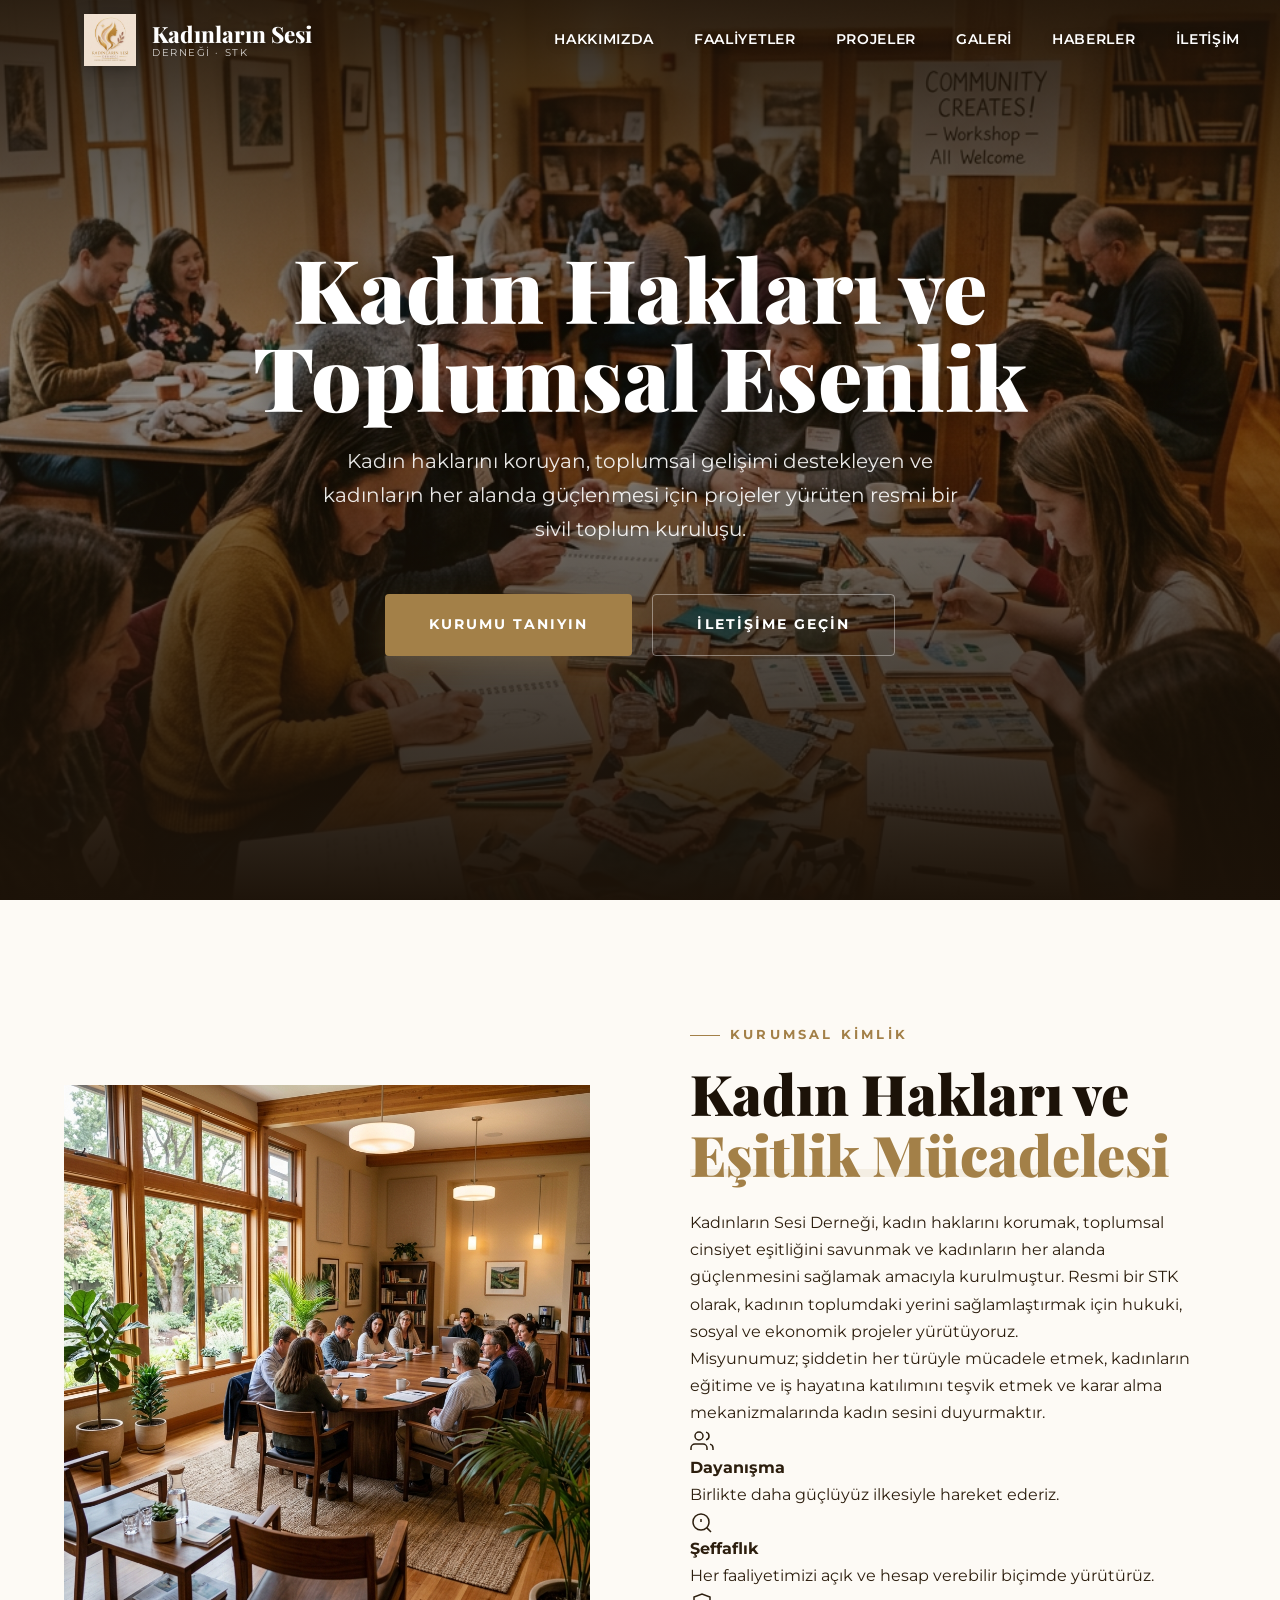
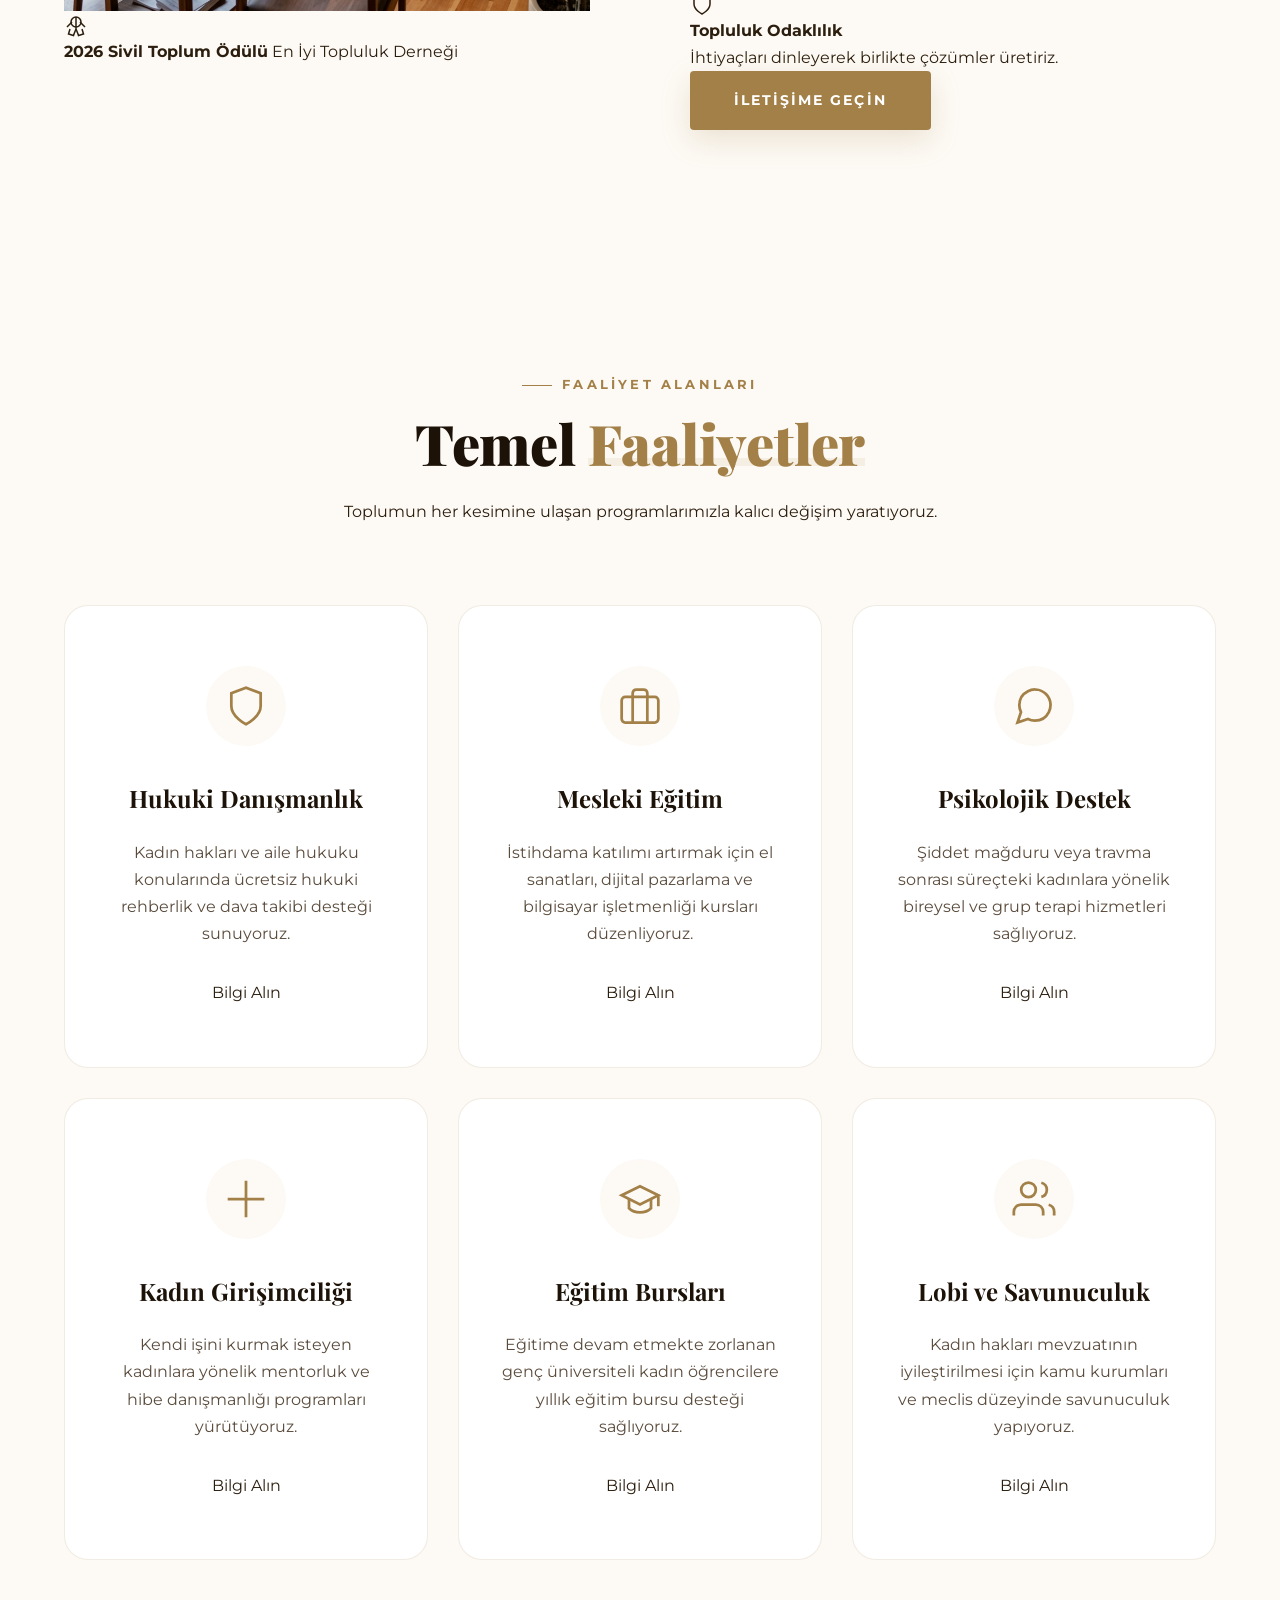
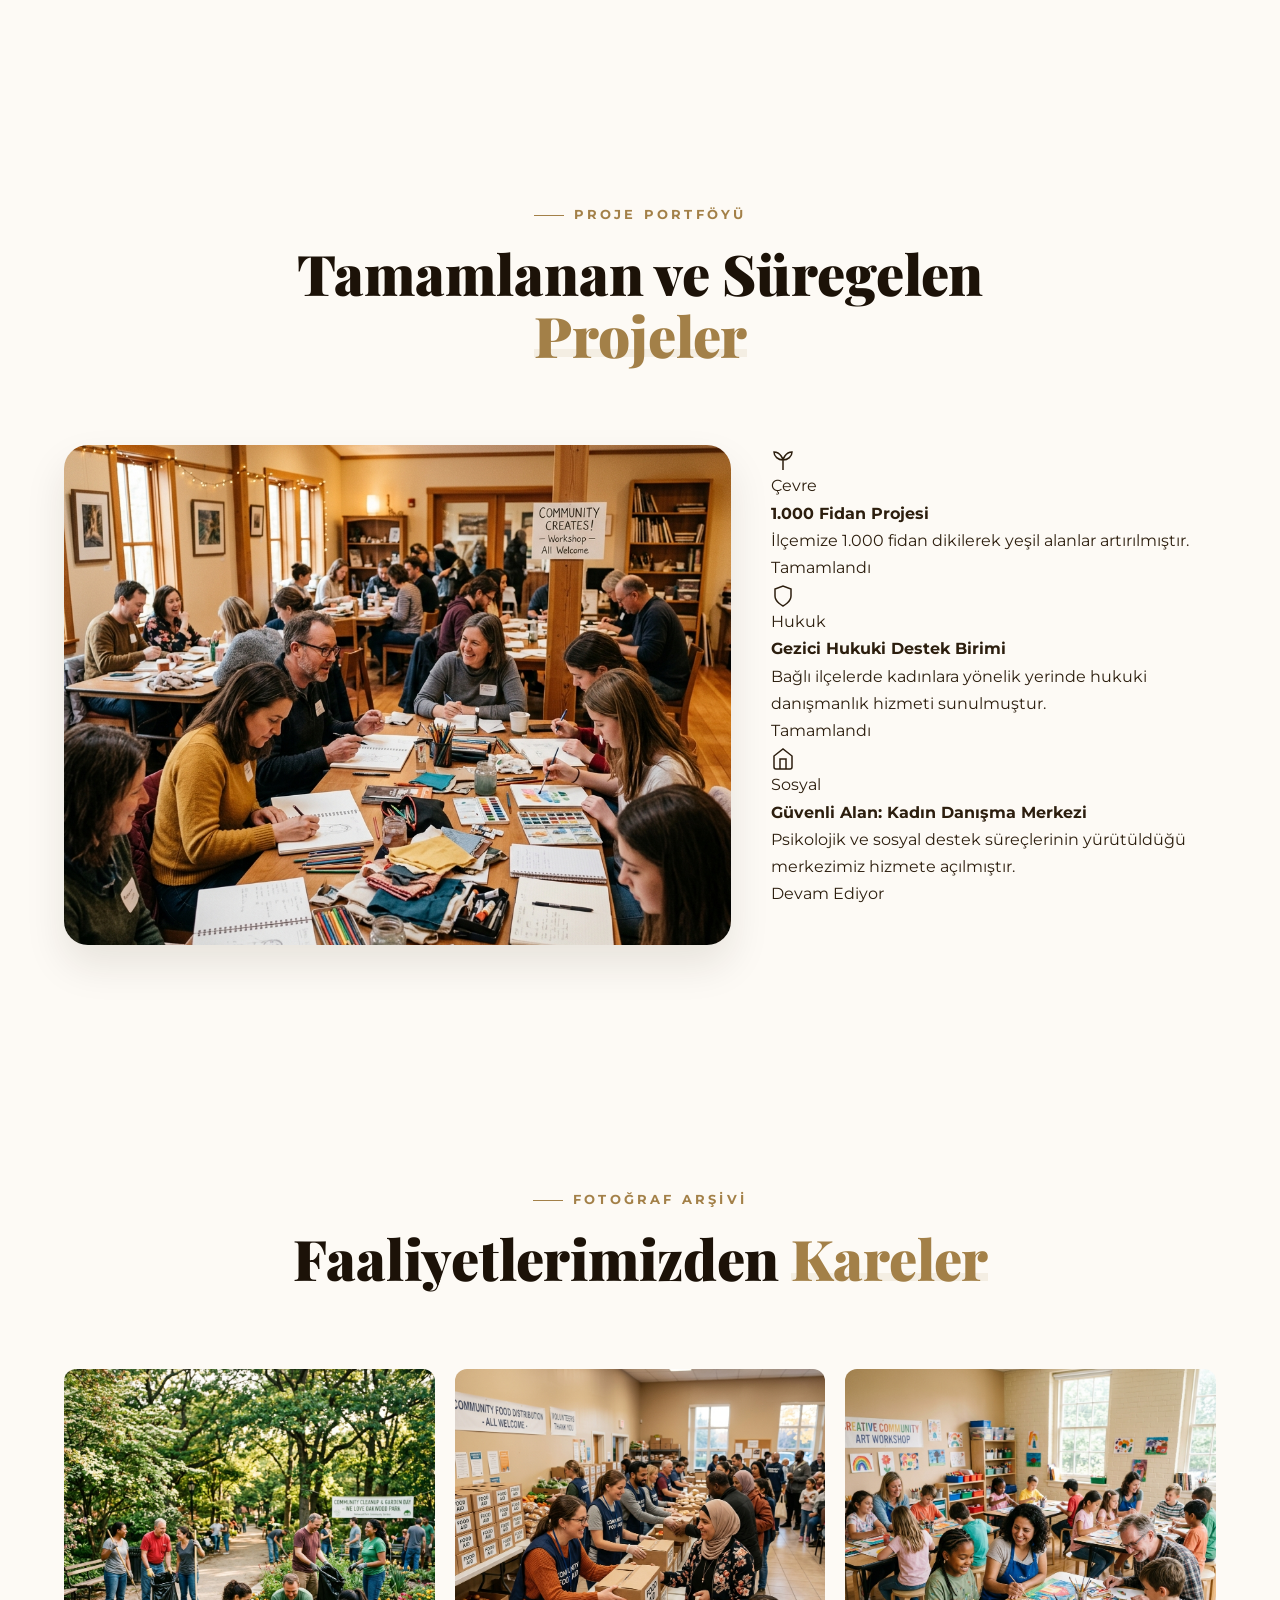
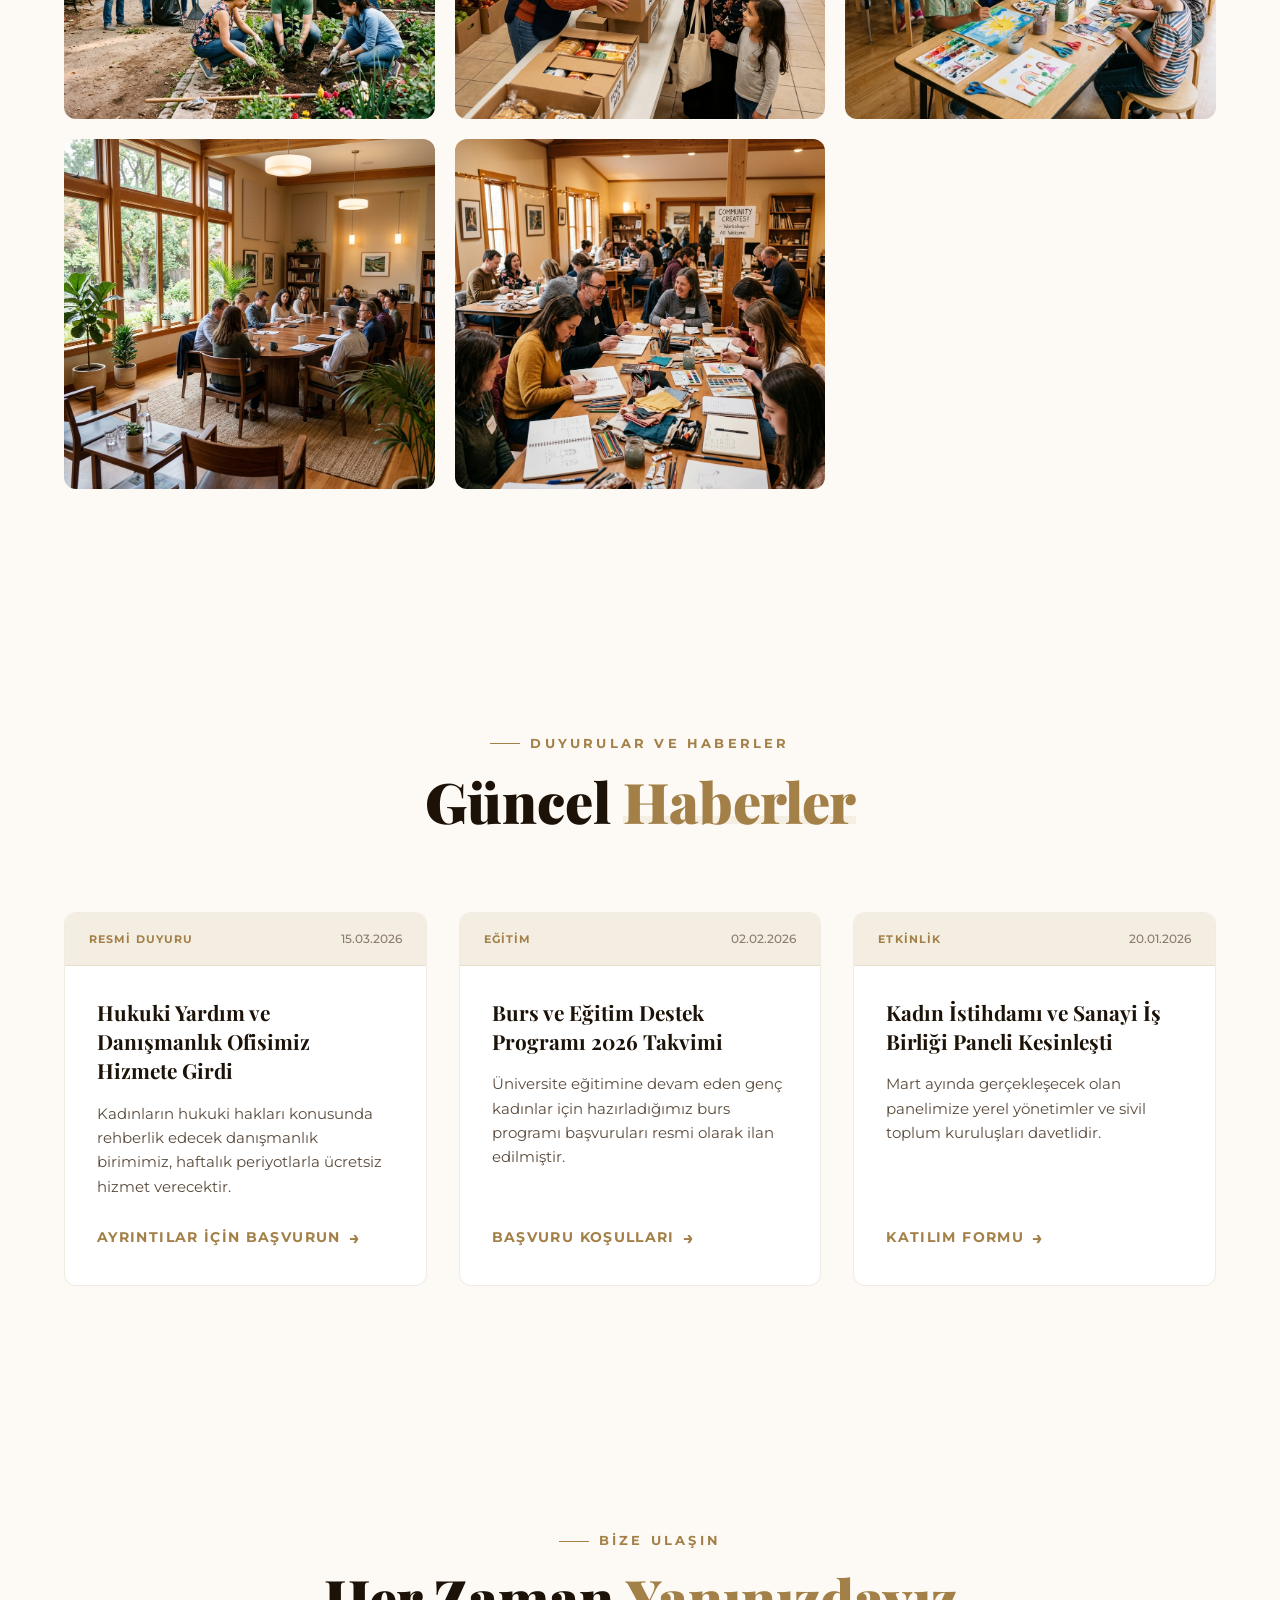
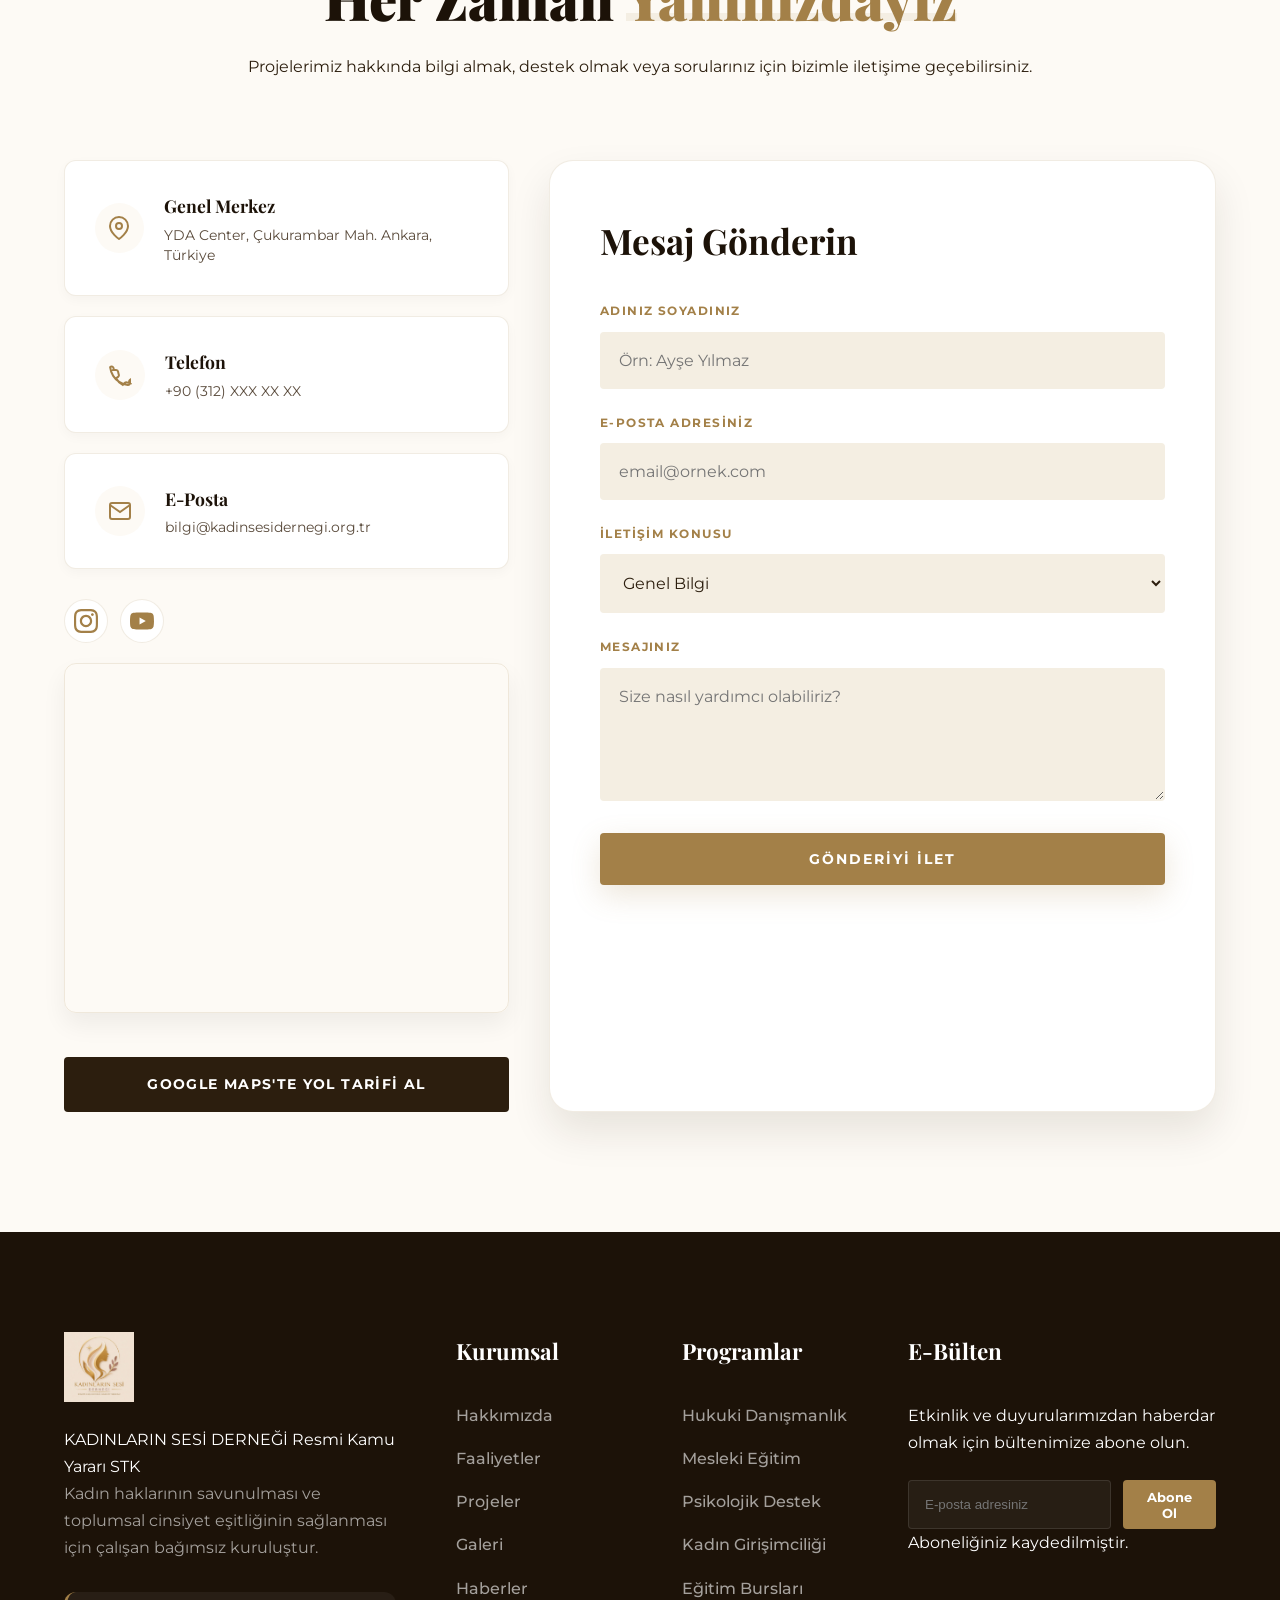
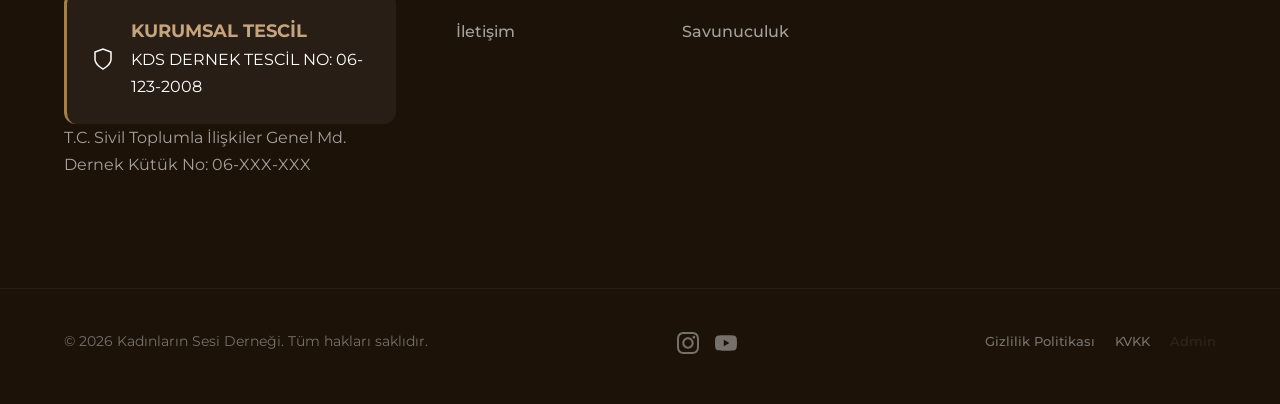
==== index.html @ 7517d621 "Add files via upload" ====
<!DOCTYPE html>
<html lang="tr">

<head>
  <meta charset="UTF-8" />
  <meta name="viewport" content="width=device-width, initial-scale=1.0" />
  <meta name="description"
    content="Kadınların Sesi Derneği - Kadın haklarını savunan, kadınları güçlendiren ve toplumsal dayanışmayı artıran resmi sivil toplum kuruluşu." />
  <meta name="keywords"
    content="kadın hakları, kadın derneği, sivil toplum, Kadınların Sesi, dayanışma, ankara dernek" />
  <meta property="og:title" content="Kadınların Sesi Derneği | Güçlü Kadın, Güçlü Toplum" />
  <meta property="og:description"
    content="Kadın ve aile haklarını koruyan, toplumsal gelişimi destekleyen sivil toplum kuruluşu." />
  <title>Kadınların Sesi Derneği | Güçlü Kadın, Güçlü Toplum</title>
  <link rel="preconnect" href="https://fonts.googleapis.com" />
  <link rel="preconnect" href="https://fonts.gstatic.com" crossorigin />
  <link
    href="https://fonts.googleapis.com/css2?family=Montserrat:wght@300;400;500;600;700&family=Playfair+Display:wght@700;800;900&display=swap"
    rel="stylesheet" />
  <link rel="stylesheet" href="style.css" />
</head>

<body>



  <!-- ===== NAVBAR ===== -->
  <header id="navbar" class="navbar">
    <div class="nav-container">
      <a href="#hero" class="nav-logo" id="nav-logo-link">
        <img src="assets/logo.jpeg" alt="Kadınların Sesi Derneği Logo" class="logo-img" />
        <div class="logo-text-wrap">
          <span class="logo-name">Kadınların Sesi</span>
          <span class="logo-sub">Derneği · STK</span>
        </div>
      </a>
      <nav class="nav-links" id="nav-links">
        <a href="#hakkimizda" class="nav-link" id="nav-about">Hakkımızda</a>
        <a href="#faaliyetler" class="nav-link" id="nav-activities">Faaliyetler</a>
        <a href="#projeler" class="nav-link" id="nav-projects">Projeler</a>
        <a href="#galeri" class="nav-link" id="nav-gallery">Galeri</a>
        <a href="#haberler" class="nav-link" id="nav-news">Haberler</a>
        <a href="#iletisim" class="nav-link" id="nav-contact">İletişim</a>
      </nav>
      <button class="hamburger" id="hamburger-btn" aria-label="Menüyü Aç">
        <span></span><span></span><span></span>
      </button>
    </div>
  </header>

  <!-- ===== HERO ===== -->
  <section id="hero" class="hero-section">
    <div class="hero-overlay"></div>
    <img src="assets/event.png" alt="Topluluk Etkinliği" class="hero-bg" />
    <div class="hero-content">

      <h1 class="hero-title" data-aos="fade-up">Kadın Hakları ve<br /><span class="hero-accent">Toplumsal Esenlik</span></h1>
      <p class="hero-subtitle" data-aos="fade-up" data-delay="100">Kadın haklarını koruyan, toplumsal gelişimi destekleyen ve kadınların her alanda
        güçlenmesi için projeler yürüten resmi bir sivil toplum kuruluşu.</p>
      <div class="hero-actions" data-aos="fade-up" data-delay="200">
        <a href="#hakkimizda" class="btn btn-primary" id="hero-learn-btn">Kurumu Tanıyın</a>
        <a href="#iletisim" class="btn btn-ghost" id="hero-contact-btn">İletişime Geçin</a>
      </div>
    </div>
  </section>

  <!-- ===== HAKKIMIZDA ===== -->
  <section id="hakkimizda" class="about-section section">
    <div class="container">
      <div class="about-grid">
        <div class="about-image-col" data-aos="fade-right">
          <img src="assets/about.png" alt="Dernek toplantı salonu" class="about-img" />
          <div class="about-award">
            <div class="award-icon">
              <svg viewBox="0 0 24 24" fill="none" stroke="currentColor" stroke-width="1.5">
                <path d="M12 15l-2 5-.5 1.5-5-1.5 1.5-5M12 15l2 5 .5 1.5 5-1.5-1.5-5M12 15V3M8 8l-5 5M16 8l5 5" />
                <circle cx="12" cy="8" r="5" />
              </svg>
            </div>
            <div>
              <strong>2026 Sivil Toplum Ödülü</strong>
              <span>En İyi Topluluk Derneği</span>
            </div>
          </div>
        </div>
        <div class="about-content" data-aos="fade-left">
          <span class="eyebrow">Kurumsal Kimlik</span>
          <h2 class="section-title serif">Kadın Hakları ve<br /><span>Eşitlik Mücadelesi</span></h2>
          <p class="about-text">Kadınların Sesi Derneği, kadın haklarını korumak, toplumsal cinsiyet eşitliğini savunmak
            ve kadınların her alanda güçlenmesini sağlamak amacıyla kurulmuştur. Resmi bir STK olarak, kadının
            toplumdaki yerini sağlamlaştırmak için hukuki, sosyal ve ekonomik projeler yürütüyoruz.</p>
          <p class="about-text">Misyunumuz; şiddetin her türüyle mücadele etmek, kadınların eğitime ve iş hayatına
            katılımını teşvik etmek ve karar alma mekanizmalarında kadın sesini duyurmaktır.</p>
          <div class="about-principles">
            <div class="principle-item">
              <div class="principle-icon">
                <svg viewBox="0 0 24 24" fill="none" stroke="currentColor" stroke-width="1.5">
                  <path d="M17 21v-2a4 4 0 00-4-4H5a4 4 0 00-4 4v2" />
                  <circle cx="9" cy="7" r="4" />
                  <path d="M23 21v-2a4 4 0 00-3-3.87M16 3.13a4 4 0 010 7.75" />
                </svg>
              </div>
              <div>
                <strong>Dayanışma</strong>
                <p>Birlikte daha güçlüyüz ilkesiyle hareket ederiz.</p>
              </div>
            </div>
            <div class="principle-item">
              <div class="principle-icon">
                <svg viewBox="0 0 24 24" fill="none" stroke="currentColor" stroke-width="1.5">
                  <circle cx="11" cy="11" r="8" />
                  <path d="M21 21l-4.35-4.35M11 8v3M11 14h.01" />
                </svg>
              </div>
              <div>
                <strong>Şeffaflık</strong>
                <p>Her faaliyetimizi açık ve hesap verebilir biçimde yürütürüz.</p>
              </div>
            </div>
            <div class="principle-item">
              <div class="principle-icon">
                <svg viewBox="0 0 24 24" fill="none" stroke="currentColor" stroke-width="1.5">
                  <path d="M12 22s8-4 8-10V5l-8-3-8 3v7c0 6 8 10 8 10z" />
                </svg>
              </div>
              <div>
                <strong>Topluluk Odaklılık</strong>
                <p>İhtiyaçları dinleyerek birlikte çözümler üretiriz.</p>
              </div>
            </div>
          </div>
          <a href="#iletisim" class="btn btn-primary" id="about-contact-btn">İletişime Geçin</a>
        </div>
      </div>
    </div>
  </section>

  <!-- ===== FALİYETLER ===== -->
  <section id="faaliyetler" class="activities-section section">
    <div class="container">
      <div class="section-header" data-aos="fade-up">
        <span class="eyebrow">Faaliyet Alanları</span>
        <h2 class="section-title serif">Temel <span>Faaliyetler</span></h2>
        <p class="section-subtitle">Toplumun her kesimine ulaşan programlarımızla kalıcı değişim yaratıyoruz.</p>
      </div>
      <div class="activities-grid">
        <div class="activity-card" data-aos="fade-up" id="activity-legal">
          <div class="activity-icon">
            <svg viewBox="0 0 24 24" fill="none" stroke="currentColor" stroke-width="1.5">
              <path d="M12 22s8-4 8-10V5l-8-3-8 3v7c0 6 8 10 8 10z" />
            </svg>
          </div>
          <h3 class="serif">Hukuki Danışmanlık</h3>
          <p>Kadın hakları ve aile hukuku konularında ücretsiz hukuki rehberlik ve dava takibi desteği sunuyoruz.</p>
          <a href="#iletisim" class="card-link" id="link-legal">Bilgi Alın</a>
        </div>
        <div class="activity-card" data-aos="fade-up" data-delay="100" id="activity-vocational">
          <div class="activity-icon">
            <svg viewBox="0 0 24 24" fill="none" stroke="currentColor" stroke-width="1.5">
              <rect x="2" y="7" width="20" height="14" rx="2" ry="2" />
              <path d="M16 21V5a2 2 0 00-2-2h-4a2 2 0 00-2 2v16" />
            </svg>
          </div>
          <h3 class="serif">Mesleki Eğitim</h3>
          <p>İstihdama katılımı artırmak için el sanatları, dijital pazarlama ve bilgisayar işletmenliği kursları
            düzenliyoruz.</p>
          <a href="#iletisim" class="card-link" id="link-vocational">Bilgi Alın</a>
        </div>
        <div class="activity-card" data-aos="fade-up" data-delay="200" id="activity-psychology">
          <div class="activity-icon">
            <svg viewBox="0 0 24 24" fill="none" stroke="currentColor" stroke-width="1.5">
              <path
                d="M21 11.5a8.38 8.38 0 01-.9 3.8 8.5 8.5 0 01-7.6 4.7 8.38 8.38 0 01-3.8-.9L3 21l1.9-5.7a8.38 8.38 0 01-.9-3.8 8.5 8.5 0 014.7-7.6 8.38 8.38 0 013.8-.9h.5a8.48 8.48 0 018 8v.5z" />
            </svg>
          </div>
          <h3 class="serif">Psikolojik Destek</h3>
          <p>Şiddet mağduru veya travma sonrası süreçteki kadınlara yönelik bireysel ve grup terapi hizmetleri
            sağlıyoruz.</p>
          <a href="#iletisim" class="card-link" id="link-psychology">Bilgi Alın</a>
        </div>
        <div class="activity-card" data-aos="fade-up" id="activity-entrepreneur">
          <div class="activity-icon">
            <svg viewBox="0 0 24 24" fill="none" stroke="currentColor" stroke-width="1.5">
              <path d="M12 2v20M2 12h20" />
            </svg>
          </div>
          <h3 class="serif">Kadın Girişimciliği</h3>
          <p>Kendi işini kurmak isteyen kadınlara yönelik mentorluk ve hibe danışmanlığı programları yürütüyoruz.</p>
          <a href="#iletisim" class="card-link" id="link-entrepreneur">Bilgi Alın</a>
        </div>
        <div class="activity-card" data-aos="fade-up" data-delay="100" id="activity-scholarship">
          <div class="activity-icon">
            <svg viewBox="0 0 24 24" fill="none" stroke="currentColor" stroke-width="1.5">
              <path d="M22 10v6M2 10l10-5 10 5-10 5-10-5z" />
              <path d="M6 12v5c3 3 9 3 12 0v-5" />
            </svg>
          </div>
          <h3>Eğitim Bursları</h3>
          <p>Eğitime devam etmekte zorlanan genç üniversiteli kadın öğrencilere yıllık eğitim bursu desteği sağlıyoruz.
          </p>
          <a href="#iletisim" class="card-link" id="link-scholarship-act">Bilgi Alın</a>
        </div>
        <div class="activity-card" data-aos="fade-up" data-delay="200" id="activity-advocacy">
          <div class="activity-icon">
            <svg viewBox="0 0 24 24" fill="none" stroke="currentColor" stroke-width="1.5">
              <path d="M17 21v-2a4 4 0 00-4-4H5a4 4 0 00-4 4v2" />
              <circle cx="9" cy="7" r="4" />
              <path d="M23 21v-2a4 4 0 00-3-3.87M16 3.13a4 4 0 010 7.75" />
            </svg>
          </div>
          <h3>Lobi ve Savunuculuk</h3>
          <p>Kadın hakları mevzuatının iyileştirilmesi için kamu kurumları ve meclis düzeyinde savunuculuk yapıyoruz.
          </p>
          <a href="#iletisim" class="card-link" id="link-advocacy">Bilgi Alın</a>
        </div>
      </div>
    </div>
  </section>

  <!-- ===== PROJELER ===== -->
  <section id="projeler" class="projects-section section">
    <div class="container">
      <div class="section-header" data-aos="fade-up">
        <span class="eyebrow">Proje Portföyü</span>
        <h2 class="section-title serif">Tamamlanan ve Süregelen <span>Projeler</span></h2>
      </div>
      <div class="projects-layout">
        <div class="project-main" data-aos="fade-right" id="project-entrepreneur-main">
          <img src="assets/event.png" alt="Kadın Girişimci Mentorluk Ofisi" class="project-img" />
          <div class="project-body">
            <span class="project-tag">Ekonomi</span>
            <h3>Kadın Girişimci Mentorluk Ofisi</h3>
            <p>100 kadın girişimcinin iş fikirlerini hayata geçirmeleri için finansal okuryazarlık, mentorluk ve hibe
              danışmanlığı desteği sağladığımız amiral gemisi projemiz.</p>
            <div class="project-details">
              <span>Süre: 2025 – 2026</span>
              <span>Katılımcı: 100+ Kadın</span>
              <span class="status-done">Tamamlandı</span>
            </div>
          </div>
        </div>
        <div class="projects-list">
          <div class="project-row" data-aos="fade-left" id="project-garden">
            <div class="project-row-icon">
              <svg viewBox="0 0 24 24" fill="none" stroke="currentColor" stroke-width="1.5">
                <path d="M12 22V12m0 0C7 12 3 8.418 3 4c7 0 9 8 9 8zm0 0c5 0 9-3.582 9-8-7 0-9 8-9 8z" />
              </svg>
            </div>
            <div class="project-row-body">
              <span class="project-tag">Çevre</span>
              <h4>1.000 Fidan Projesi</h4>
              <p>İlçemize 1.000 fidan dikilerek yeşil alanlar artırılmıştır.</p>
              <span class="status-done">Tamamlandı</span>
            </div>
          </div>
          <div class="project-row" data-aos="fade-left" data-delay="100" id="project-law">
            <div class="project-row-icon">
              <svg viewBox="0 0 24 24" fill="none" stroke="currentColor" stroke-width="1.5">
                <path d="M12 22s8-4 8-10V5l-8-3-8 3v7c0 6 8 10 8 10z" />
              </svg>
            </div>
            <div class="project-row-body">
              <span class="project-tag">Hukuk</span>
              <h4>Gezici Hukuki Destek Birimi</h4>
              <p>Bağlı ilçelerde kadınlara yönelik yerinde hukuki danışmanlık hizmeti sunulmuştur.</p>
              <span class="status-done">Tamamlandı</span>
            </div>
          </div>
          <div class="project-row" data-aos="fade-left" data-delay="200" id="project-safe-space">
            <div class="project-row-icon">
              <svg viewBox="0 0 24 24" fill="none" stroke="currentColor" stroke-width="1.5">
                <path d="M3 9l9-7 9 7v11a2 2 0 01-2 2H5a2 2 0 01-2-2z" />
                <polyline points="9 22 9 12 15 12 15 22" />
              </svg>
            </div>
            <div class="project-row-body">
              <span class="project-tag">Sosyal</span>
              <h4>Güvenli Alan: Kadın Danışma Merkezi</h4>
              <p>Psikolojik ve sosyal destek süreçlerinin yürütüldüğü merkezimiz hizmete açılmıştır.</p>
              <span class="status-ongoing">Devam Ediyor</span>
            </div>
          </div>
        </div>
      </div>
    </div>
  </section>

  <!-- ===== GALERİ ===== -->
  <section id="galeri" class="gallery-section section">
    <div class="container">
      <div class="section-header" data-aos="fade-up">
        <span class="eyebrow">Fotoğraf Arşivi</span>
        <h2 class="section-title serif">Faaliyetlerimizden <span>Kareler</span></h2>
      </div>
      <div class="gallery-grid-formal" data-aos="fade-up">
        <div class="gallery-item" id="gallery-item-1">
          <img src="assets/gallery1.png" alt="Hukuki destek semineri" />
          <div class="gallery-caption">Hukuki Destek Semineri</div>
        </div>
        <div class="gallery-item" id="gallery-item-2">
          <img src="assets/gallery2.png" alt="Mesleki eğitim atölyesi" />
          <div class="gallery-caption">Mesleki Eğitim Atölyesi</div>
        </div>
        <div class="gallery-item" id="gallery-item-3">
          <img src="assets/gallery3.png" alt="Kadın girişimcilik zirvesi" />
          <div class="gallery-caption">Kadın Girişimcilik Zirvesi</div>
        </div>
        <div class="gallery-item" id="gallery-item-4">
          <img src="assets/about.png" alt="Sivil toplum buluşması" />
          <div class="gallery-caption">Sivil Toplum Buluşması</div>
        </div>
        <div class="gallery-item" id="gallery-item-5">
          <img src="assets/event.png" alt="Psikolojik destek grubu" />
          <div class="gallery-caption">Psikolojik Destek Grubu</div>
        </div>
      </div>
    </div>
  </section>

  <!-- ===== LIGHTBOX ===== -->
  <div class="lightbox" id="lightbox" role="dialog" aria-label="Büyük Fotoğraf">
    <button class="lightbox-close" id="lightbox-close-btn" aria-label="Kapat">✕</button>
    <button class="lightbox-prev" id="lightbox-prev-btn" aria-label="Önceki">‹</button>
    <button class="lightbox-next" id="lightbox-next-btn" aria-label="Sonraki">›</button>
    <img src="" alt="" class="lightbox-img" id="lightbox-img" />
    <span class="lightbox-caption" id="lightbox-caption"></span>
  </div>



  <!-- ===== HABERLER ===== -->
  <section id="haberler" class="news-section section">
    <div class="container">
      <div class="section-header" data-aos="fade-up">
        <span class="eyebrow">Duyurular ve Haberler</span>
        <h2 class="section-title serif">Güncel <span>Haberler</span></h2>
      </div>
      <div class="news-grid">
        <article class="news-card-formal" data-aos="fade-up" id="news-1">
          <div class="news-header">
            <span class="news-official">Resmi Duyuru</span>
            <span class="news-date">15.03.2026</span>
          </div>
          <div class="news-body">
            <h4 class="serif">Hukuki Yardım ve Danışmanlık Ofisimiz Hizmete Girdi</h4>
            <p>Kadınların hukuki hakları konusunda rehberlik edecek danışmanlık birimimiz, haftalık periyotlarla ücretsiz hizmet verecektir.</p>
            <a href="#iletisim" class="news-link-btn">Ayrıntılar için Başvurun</a>
          </div>
        </article>
        <article class="news-card-formal" data-aos="fade-up" data-delay="100" id="news-2">
          <div class="news-header">
            <span class="news-official">Eğitim</span>
            <span class="news-date">02.02.2026</span>
          </div>
          <div class="news-body">
            <h4 class="serif">Burs ve Eğitim Destek Programı 2026 Takvimi</h4>
            <p>Üniversite eğitimine devam eden genç kadınlar için hazırladığımız burs programı başvuruları resmi olarak ilan edilmiştir.</p>
            <a href="#iletisim" class="news-link-btn">Başvuru Koşulları</a>
          </div>
        </article>
        <article class="news-card-formal" data-aos="fade-up" data-delay="200" id="news-3">
          <div class="news-header">
            <span class="news-official">Etkinlik</span>
            <span class="news-date">20.01.2026</span>
          </div>
          <div class="news-body">
            <h4 class="serif">Kadın İstihdamı ve Sanayi İş Birliği Paneli Kesinleşti</h4>
            <p>Mart ayında gerçekleşecek olan panelimize yerel yönetimler ve sivil toplum kuruluşları davetlidir.</p>
            <a href="#iletisim" class="news-link-btn">Katılım Formu</a>
          </div>
        </article>
      </div>
    </div>
  </section>

  <!-- ===== İLETİŞİM ===== -->
  <section id="iletisim" class="contact-section section">
    <div class="container">
      <div class="section-header" data-aos="fade-up">
        <span class="eyebrow">Bize Ulaşın</span>
        <h2 class="section-title serif">Her Zaman <span>Yanınızdayız</span></h2>
        <p>Projelerimiz hakkında bilgi almak, destek olmak veya sorularınız için bizimle iletişime geçebilirsiniz.</p>
      </div>

      <div class="contact-grid">
        <div class="contact-info-col" data-aos="fade-right">
          <div class="contact-card">
            <div class="contact-card-icon">
              <svg viewBox="0 0 24 24" fill="none" stroke="currentColor" stroke-width="2">
                <path d="M21 10c0 7-9 13-9 13s-9-6-9-13a9 9 0 0118 0z" />
                <circle cx="12" cy="10" r="3" />
              </svg>
            </div>
            <div class="contact-card-info">
              <h5>Genel Merkez</h5>
              <p>YDA Center, Çukurambar Mah. Ankara, Türkiye</p>
            </div>
          </div>

          <div class="contact-card">
            <div class="contact-card-icon">
              <svg viewBox="0 0 24 24" fill="none" stroke="currentColor" stroke-width="2">
                <path d="M22 16.92v3a2 2 0 01-2.18 2 19.79 19.79 0 01-8.63-3.07 19.5 19.5 0 01-6-6 19.79 19.79 0 01-3.07-8.67A2 2 0 015.08 7h3a2 2 0 012 1.72 12.84 12.84 0 00.7 2.81 2 2 0 01-.45 2.11L8.09 15.24a16 16 0 006.67 6.67l2.12-2.12a2 2 0 012.11-.45 12.84 12.84 0 002.81.7A2 2 0 0122 16.92z" />
              </svg>
            </div>
            <div class="contact-card-info">
              <h5>Telefon</h5>
              <p>+90 (312) XXX XX XX</p>
            </div>
          </div>

          <div class="contact-card">
            <div class="contact-card-icon">
              <svg viewBox="0 0 24 24" fill="none" stroke="currentColor" stroke-width="2">
                <path d="M4 4h16c1.1 0 2 .9 2 2v12c0 1.1-.9 2-2 2H4c-1.1 0-2-.9-2-2V6c0-1.1.9-2 2-2z" />
                <polyline points="22,6 12,13 2,6" />
              </svg>
            </div>
            <div class="contact-card-info">
              <h5>E-Posta</h5>
              <p>bilgi@kadinsesidernegi.org.tr</p>
            </div>
          </div>

          <!-- Social Links Row -->
          <div class="contact-social-row">
            <a href="https://instagram.com/kadinsesidernegi" target="_blank" class="contact-social-item" aria-label="Instagram">
              <svg viewBox="0 0 24 24" fill="currentColor"><path d="M12 2.163c3.204 0 3.584.012 4.85.07 3.252.148 4.771 1.691 4.919 4.919.058 1.265.069 1.645.069 4.849 0 3.205-.012 3.584-.069 4.849-.149 3.225-1.664 4.771-4.919 4.919-1.266.058-1.644.07-4.85.07-3.204 0-3.584-.012-4.849-.07-3.26-.149-4.771-1.699-4.919-4.92-.058-1.265-.07-1.644-.07-4.849 0-3.204.013-3.583.07-4.849.149-3.227 1.664-4.771 4.919-4.919 1.266-.057 1.645-.069 4.849-.069zm0-2.163c-3.259 0-3.667.014-4.947.072-4.358.2-6.78 2.618-6.98 6.98-.059 1.281-.073 1.689-.073 4.948 0 3.259 0 3.668.072 4.948.2 4.358 2.618 6.78 6.98 6.98 1.281.058 1.689.072 4.948.072 3.259 0 3.668-.014 4.948-.072 4.354-.2 6.782-2.618 6.979-6.98.059-1.28.073-1.689.073-4.948 0-3.259-.014-3.667-.072-4.947-.196-4.354-2.617-6.78-6.979-6.98-1.281-.059-1.69-.073-4.949-.073zm0 5.838c-3.403 0-6.162 2.759-6.162 6.162s2.759 6.163 6.162 6.163 6.162-2.759 6.162-6.163c0-3.403-2.759-6.162-6.162-6.162zm0 10.162c-2.209 0-4-1.79-4-4 0-2.209 1.791-4 4-4s4 1.791 4 4c0 2.21-1.791 4-4 4zm6.406-11.845c-.796 0-1.441.645-1.441 1.44s.645 1.44 1.441 1.44c.795 0 1.439-.645 1.439-1.44s-.644-1.44-1.439-1.44z"/></svg>
            </a>
            <a href="https://youtube.com/@kadinsesidernegi" target="_blank" class="contact-social-item" aria-label="YouTube">
              <svg viewBox="0 0 24 24" fill="currentColor"><path d="M23.498 6.186a3.016 3.016 0 0 0-2.122-2.136C19.505 3.545 12 3.545 12 3.545s-7.505 0-9.377.505A3.017 3.017 0 0 0 .502 6.186C0 8.07 0 12 0 12s0 3.93.502 5.814a3.016 3.016 0 0 0 2.122 2.136c1.871.505 9.376.505 9.376.505s7.505 0 9.377-.505a3.015 3.015 0 0 0 2.122-2.136C24 15.93 24 12 24 12s0-3.93-.502-5.814zM9.545 15.568V8.432L15.818 12l-6.273 3.568z"/></svg>
            </a>
          </div>

          <div class="map-wrapper">
            <iframe title="Konum Haritası"
              src="https://maps.google.com/maps?q=YDA%20CENTER%20Ankara&t=&z=15&ie=UTF8&iwloc=&output=embed"
              loading="lazy"></iframe>
          </div>
          <a href="https://www.google.com/maps/dir//YDA+CENTER+Ankara" target="_blank" class="map-directions-btn">
            Google Maps'te Yol Tarifi Al
          </a>
        </div>

        <div class="contact-form-col" data-aos="fade-left">
          <h4>Mesaj Gönderin</h4>
          <form id="contact-form">
            <div class="form-group">
              <label>Adınız Soyadınız</label>
              <input type="text" placeholder="Örn: Ayşe Yılmaz" required>
            </div>
            <div class="form-group">
              <label>E-Posta Adresiniz</label>
              <input type="email" placeholder="email@ornek.com" required>
            </div>
            <div class="form-group">
              <label>İletişim Konusu</label>
              <select>
                <option>Genel Bilgi</option>
                <option>Hukuki Destek</option>
                <option>Mesleki Eğitimler</option>
                <option>Burs Başvurusu</option>
              </select>
            </div>
            <div class="form-group">
              <label>Mesajınız</label>
              <textarea rows="5" placeholder="Size nasıl yardımcı olabiliriz?" required></textarea>
            </div>
            <button type="submit" class="btn btn-primary" style="width:100%; justify-content:center;">Gönderiyi İlet</button>
          </form>
        </div>
      </div>
    </div>
  </section>

  <!-- ===== FOOTER ===== -->
  <footer class="footer">
    <div class="footer-top">
      <div class="container footer-grid">
        <div class="footer-brand">
          <a href="#hero" class="footer-logo-link">
            <img src="assets/logo.jpeg" alt="Kadınların Sesi Derneği" class="footer-logo" />
            <div>
              <span class="footer-name">KADINLARIN SESİ DERNEĞİ</span>
              <span class="footer-tagline">Resmi Kamu Yararı STK</span>
            </div>
          </a>
          <p>Kadın haklarının savunulması ve toplumsal cinsiyet eşitliğinin sağlanması için çalışan bağımsız kuruluştur.
          </p>
          <div class="footer-seal">
            <div class="seal-icon">
              <svg viewBox="0 0 24 24" fill="none" stroke="currentColor" stroke-width="1.5">
                <path d="M12 22s8-4 8-10V5l-8-3-8 3v7c0 6 8 10 8 10z" />
              </svg>
            </div>
            <div class="seal-text">
              <strong>KURUMSAL TESCİL</strong>
              KDS DERNEK TESCİL NO: 06-123-2008
            </div>
          </div>
          <p class="footer-reg">T.C. Sivil Toplumla İlişkiler Genel Md.<br />Dernek Kütük No: 06-XXX-XXX</p>
        </div>
        <div class="footer-col">
          <h5>Kurumsal</h5>
          <ul>
            <li><a href="#hakkimizda">Hakkımızda</a></li>
            <li><a href="#faaliyetler">Faaliyetler</a></li>
            <li><a href="#projeler">Projeler</a></li>
            <li><a href="#galeri">Galeri</a></li>
            <li><a href="#haberler">Haberler</a></li>
            <li><a href="#iletisim">İletişim</a></li>
          </ul>
        </div>
        <div class="footer-col">
          <h5>Programlar</h5>
          <ul>
            <li><a href="#faaliyetler">Hukuki Danışmanlık</a></li>
            <li><a href="#faaliyetler">Mesleki Eğitim</a></li>
            <li><a href="#faaliyetler">Psikolojik Destek</a></li>
            <li><a href="#faaliyetler">Kadın Girişimciliği</a></li>
            <li><a href="#faaliyetler">Eğitim Bursları</a></li>
            <li><a href="#faaliyetler">Savunuculuk</a></li>
          </ul>
        </div>
        <div class="footer-col">
          <h5>E-Bülten</h5>
          <p>Etkinlik ve duyurularımızdan haberdar olmak için bültenimize abone olun.</p>
          <form class="newsletter-form" id="newsletter-form">
            <input type="email" id="newsletter-email" placeholder="E-posta adresiniz" required />
            <button type="submit" id="newsletter-submit">Abone Ol</button>
          </form>
          <div class="newsletter-success" id="newsletter-success">Aboneliğiniz kaydedilmiştir.</div>
        </div>
      </div>
    </div>
    <div class="footer-bottom">
      <div class="container footer-bottom-row">
        <p>© 2026 Kadınların Sesi Derneği. Tüm hakları saklıdır.</p>
        <div class="footer-social-links">
          <a href="https://instagram.com/kadinsesidernegi" target="_blank" aria-label="Instagram">
            <svg viewBox="0 0 24 24" fill="currentColor"><path d="M12 2.163c3.204 0 3.584.012 4.85.07 3.252.148 4.771 1.691 4.919 4.919.058 1.265.069 1.645.069 4.849 0 3.205-.012 3.584-.069 4.849-.149 3.225-1.664 4.771-4.919 4.919-1.266.058-1.644.07-4.85.07-3.204 0-3.584-.012-4.849-.07-3.26-.149-4.771-1.699-4.919-4.92-.058-1.265-.07-1.644-.07-4.849 0-3.204.013-3.583.07-4.849.149-3.227 1.664-4.771 4.919-4.919 1.266-.057 1.645-.069 4.849-.069zm0-2.163c-3.259 0-3.667.014-4.947.072-4.358.2-6.78 2.618-6.98 6.98-.059 1.281-.073 1.689-.073 4.948 0 3.259 0 3.668.072 4.948.2 4.358 2.618 6.78 6.98 6.98 1.281.058 1.689.072 4.948.072 3.259 0 3.668-.014 4.948-.072 4.354-.2 6.782-2.618 6.979-6.98.059-1.28.073-1.689.073-4.948 0-3.259-.014-3.667-.072-4.947-.196-4.354-2.617-6.78-6.979-6.98-1.281-.059-1.69-.073-4.949-.073zm0 5.838c-3.403 0-6.162 2.759-6.162 6.162s2.759 6.163 6.162 6.163 6.162-2.759 6.162-6.163c0-3.403-2.759-6.162-6.162-6.162zm0 10.162c-2.209 0-4-1.79-4-4 0-2.209 1.791-4 4-4s4 1.791 4 4c0 2.21-1.791 4-4 4zm6.406-11.845c-.796 0-1.441.645-1.441 1.44s.645 1.44 1.441 1.44c.795 0 1.439-.645 1.439-1.44s-.644-1.44-1.439-1.44z"/></svg>
          </a>
          <a href="https://youtube.com/@kadinsesidernegi" target="_blank" aria-label="YouTube">
            <svg viewBox="0 0 24 24" fill="currentColor"><path d="M23.498 6.186a3.016 3.016 0 0 0-2.122-2.136C19.505 3.545 12 3.545 12 3.545s-7.505 0-9.377.505A3.017 3.017 0 0 0 .502 6.186C0 8.07 0 12 0 12s0 3.93.502 5.814a3.016 3.016 0 0 0 2.122 2.136c1.871.505 9.376.505 9.376.505s7.505 0 9.377-.505a3.015 3.015 0 0 0 2.122-2.136C24 15.93 24 12 24 12s0-3.93-.502-5.814zM9.545 15.568V8.432L15.818 12l-6.273 3.568z"/></svg>
          </a>
        </div>
        <div class="footer-legal">
          <a href="gizlilik-politikasi.html">Gizlilik Politikası</a>
          <a href="kvkk.html">KVKK</a>
          <a href="admin/login.html" style="opacity: 0.2;">Admin</a>
        </div>
      </div>
    </div>
  </footer>

  <button class="back-to-top" id="back-to-top-btn" aria-label="Yukarıya Çık">
    <svg viewBox="0 0 24 24" fill="none" stroke="currentColor" stroke-width="2">
      <polyline points="18 15 12 9 6 15" />
    </svg>
  </button>

  <script src="script.js"></script>
</body>

</html>
---- style.css ----
@import url('https://fonts.googleapis.com/css2?family=Montserrat:wght@300;400;500;600;700&family=Playfair+Display:wght@700;800;900&display=swap');

/* =============================================
   KADINLARIN SESİ DERNEĞİ — PREMIUM DESIGN SYSTEM
   Professional NGO Aesthetic | Modern & Minimalist
   ============================================= */

:root {
  /* Core Colors */
  --gold: #a38048;
  --gold-light: #c5a47e;
  --gold-dark: #86663a;
  --brown-900: #1c1208;
  --brown-800: #2c1e0e;
  --brown-700: #3d2b17;
  --cream: #fdfaf5;
  --beige-100: #f4eee2;
  --white: #ffffff;
  
  /* Text Colors */
  --text-dark: #2c1e0e;
  --text-mid: #5a4b3c;
  --text-light: #8a7b6d;
  --text-muted: rgba(44, 30, 14, 0.4);
  
  /* UI Elements */
  --border: rgba(163, 128, 72, 0.15);
  --glass: rgba(255, 255, 255, 0.85);
  --glass-dark: rgba(28, 18, 8, 0.8);
  
  /* Shadows */
  --shadow-sm: 0 4px 12px rgba(0,0,0,0.03);
  --shadow-md: 0 12px 24px rgba(0,0,0,0.06);
  --shadow-lg: 0 20px 40px rgba(44, 30, 14, 0.1);
  --shadow-gold: 0 10px 30px rgba(163, 128, 72, 0.2);
  
  /* Sizing & Shape */
  --nav-h: 80px;
  --r-sm: 4px;
  --r-md: 12px;
  --r-lg: 24px;
  
  /* Motion */
  --tr: all 0.5s cubic-bezier(0.16, 1, 0.3, 1);
  --easing: cubic-bezier(0.16, 1, 0.3, 1);
}

/* ===== RESET & BASE ===== */
*, *::before, *::after { box-sizing: border-box; margin: 0; padding: 0; outline: none; }
html { scroll-behavior: smooth; font-size: 16px; }
body { 
  font-family: 'Montserrat', sans-serif; 
  background: var(--cream); 
  color: var(--text-dark); 
  line-height: 1.7; 
  overflow-x: hidden; 
  -webkit-font-smoothing: antialiased;
}
img { max-width: 100%; height: auto; display: block; }
a { text-decoration: none; color: inherit; transition: var(--tr); }
ul { list-style: none; }
button { cursor: pointer; border: none; background: none; font-family: inherit; transition: var(--tr); }

.container { max-width: 1200px; margin: 0 auto; padding: 0 24px; }
section { padding: 120px 0; }

/* Global SVG Limiters */
svg { width: 24px; height: 24px; flex-shrink: 0; display: inline-block; vertical-align: middle; transition: var(--tr); }

/* ===== TYPOGRAPHY ===== */
.serif { font-family: 'Playfair Display', serif; }
.eyebrow {
  display: inline-block;
  font-size: 0.8rem;
  font-weight: 700;
  letter-spacing: 0.25em;
  text-transform: uppercase;
  color: var(--gold);
  margin-bottom: 16px;
  position: relative;
  padding-left: 40px;
}
.eyebrow::before {
  content: ''; position: absolute; left: 0; top: 50%; width: 30px; height: 1px; background: var(--gold);
}
.section-title {
  font-family: 'Playfair Display', serif;
  font-size: clamp(2.5rem, 5vw, 3.5rem);
  font-weight: 900;
  color: var(--brown-900);
  line-height: 1.1;
  margin-bottom: 24px;
}
/* ===== SCROLL ANIMATIONS (AOS REPLACEMENT) ===== */
[data-aos] {
  opacity: 0;
  transform: translateY(30px);
  transition: opacity 0.8s var(--easing), transform 0.8s var(--easing);
}
[data-aos="fade-left"] { transform: translateX(40px); }
[data-aos="fade-right"] { transform: translateX(-40px); }
[data-aos="zoom-in"] { transform: scale(0.92); }

.aos-visible {
  opacity: 1 !important;
  transform: translate(0, 0) scale(1) !important;
}

/* Stagger delay classes */
[data-aos-delay="100"] { transition-delay: 0.1s; }
[data-aos-delay="200"] { transition-delay: 0.2s; }
[data-aos-delay="300"] { transition-delay: 0.3s; }
[data-aos-delay="400"] { transition-delay: 0.4s; }

/* ===== SECTION TITLES ANIMATION ===== */
.section-header .eyebrow { 
  opacity: 0; transform: translateX(-20px); transition: all 1s var(--easing); 
}
.aos-visible .eyebrow { opacity: 1; transform: translateX(0); }

.section-title span { 
  display: inline-block; position: relative; color: var(--gold);
}
.section-title span::after {
  content: ''; position: absolute; bottom: 8px; left: 0; width: 0; height: 8px;
  background: rgba(163, 128, 72, 0.1); z-index: -1; transition: width 1s var(--easing); transition-delay: 0.5s;
}
.aos-visible .section-title span::after { width: 100%; }

.section-header { text-align: center; margin-bottom: 80px; max-width: 800px; margin-left: auto; margin-right: auto; }

/* ===== NAVBAR ===== */
.navbar {
  position: fixed;
  top: 0; left: 0; right: 0;
  height: var(--nav-h);
  z-index: 5000;
  display: flex;
  align-items: center;
  transition: var(--tr);
  background: transparent;
  padding: 0 24px;
  transform: translateY(-100%);
  animation: slideDown 1s var(--easing) forwards;
}
@keyframes slideDown {
  to { transform: translateY(0); }
}
.navbar.scrolled {
  background: var(--glass);
  backdrop-filter: blur(20px);
  -webkit-backdrop-filter: blur(20px);
  height: 70px;
  box-shadow: var(--shadow-sm);
  border-bottom: 1px solid var(--border);
}
.nav-container {
  display: flex;
  align-items: center;
  justify-content: space-between;
  width: 100%;
  padding-left: 60px; /* Logo ve metni sağa kaydıralım */
}
.nav-logo {
  display: flex;
  align-items: center;
  gap: 16px;
}
.logo-img { 
  height: 52px; 
  width: auto; 
  filter: drop-shadow(0 4px 8px rgba(0,0,0,0.3));
  transition: var(--tr);
}
.navbar.scrolled .logo-img { height: 44px; filter: none; }

.logo-text-wrap { display: flex; flex-direction: column; line-height: 1.1; }
.logo-name { 
  font-family: 'Playfair Display', serif; 
  font-size: 1.4rem; 
  font-weight: 800;
  color: var(--white); 
  text-shadow: 0 2px 10px rgba(0,0,0,0.5);
  transition: var(--tr);
}
.logo-sub { 
  font-size: 0.65rem; 
  letter-spacing: 0.15em; 
  text-transform: uppercase; 
  color: rgba(255,255,255,0.8);
  transition: var(--tr);
}
.navbar.scrolled .logo-name { color: var(--brown-900); text-shadow: none; }
.navbar.scrolled .logo-sub { color: var(--gold); }

.nav-links { display: flex; gap: 8px; align-items: center; }
.nav-link {
  color: var(--white);
  padding: 8px 16px;
  font-weight: 600;
  font-size: 0.85rem;
  letter-spacing: 0.05em;
  text-transform: uppercase;
  text-shadow: 0 2px 8px rgba(0,0,0,0.4);
  position: relative;
}
.nav-link::after {
  content: ''; position: absolute; bottom: 0; left: 50%; width: 0; height: 2px;
  background: var(--gold); transition: var(--tr); transform: translateX(-50%);
}
.nav-link:hover { color: var(--gold); }
.nav-link:hover::after { width: 40%; }

.navbar.scrolled .nav-link { color: var(--brown-700); text-shadow: none; }
.navbar.scrolled .nav-link:hover { color: var(--gold); }

.hamburger { display: none; flex-direction: column; gap: 6px; }
.hamburger span { display: block; width: 24px; height: 2px; background: var(--white); transition: var(--tr); }
.navbar.scrolled .hamburger span { background: var(--brown-900); }

/* ===== HERO ===== */
.hero-section {
  height: clamp(600px, 100vh, 1080px);
  position: relative;
  display: flex;
  align-items: center;
  justify-content: center;
  background: var(--brown-900);
  overflow: hidden;
}
.hero-bg {
  position: absolute; inset: 0;
  width: 100%; height: 100%;
  object-fit: cover;
  opacity: 0.55;
  z-index: 1;
  animation: kenBurns 20s infinite alternate linear;
}

@keyframes kenBurns {
  0% { transform: scale(1) translate(0, 0); }
  100% { transform: scale(1.1) translate(-2%, -1%); }
}

.hero-overlay {
  position: absolute; inset: 0;
  background: linear-gradient(to bottom, rgba(28,18,8,0.85) 0%, transparent 40%, rgba(28,18,8,0.98) 100%);
  z-index: 2;
}
.hero-content {
  position: relative; z-index: 10;
  text-align: center;
  max-width: 900px;
  padding: 0 24px;
}

/* Staggered Hero Reveal */
.hero-title {
  opacity: 0; transform: translateY(30px);
  animation: revealUp 1s var(--easing) forwards;
  animation-delay: 0.2s;
}
.hero-subtitle {
  opacity: 0; transform: translateY(20px);
  animation: revealUp 1s var(--easing) forwards;
  animation-delay: 0.4s;
}
.hero-actions {
  opacity: 0; transform: translateY(15px);
  animation: revealUp 1s var(--easing) forwards;
  animation-delay: 0.6s;
}

@keyframes revealUp {
  to { opacity: 1; transform: translateY(0); }
}

.hero-title {
  font-family: 'Playfair Display', serif;
  font-size: clamp(3rem, 10vw, 5.5rem);
  font-weight: 900;
  color: var(--white);
  line-height: 1;
  margin-bottom: 24px;
  text-shadow: 0 10px 30px rgba(0,0,0,0.5);
}
.hero-subtitle {
  font-size: 1.25rem;
  color: rgba(255,255,255,0.9);
  max-width: 650px;
  margin: 0 auto 48px;
  font-weight: 400;
}
.hero-actions { display: flex; gap: 20px; justify-content: center; }

/* Buttons */
.btn {
  display: inline-flex;
  align-items: center;
  gap: 12px;
  padding: 18px 44px;
  font-weight: 700;
  text-transform: uppercase;
  letter-spacing: 0.15em;
  font-size: 0.85rem;
  border-radius: var(--r-sm);
  transition: var(--tr);
}
.btn-primary {
  background: var(--gold);
  color: var(--white);
  box-shadow: var(--shadow-gold);
}
.btn-primary:hover {
  background: var(--gold-dark);
  transform: translateY(-4px);
  box-shadow: 0 15px 40px rgba(163, 128, 72, 0.4);
}
.btn-ghost {
  background: transparent;
  color: var(--white);
  border: 1px solid rgba(255,255,255,0.4);
  backdrop-filter: blur(4px);
}
.btn-ghost:hover {
  background: var(--white);
  color: var(--brown-900);
  transform: translateY(-4px);
}

/* Stats Bar */
.hero-bottom-bar {
  position: absolute; bottom: 0; left: 0; right: 0;
  z-index: 10;
  background: var(--glass-dark);
  backdrop-filter: blur(12px);
  border-top: 1px solid rgba(255,255,255,0.1);
  padding: 30px 0;
}
.hero-stats-row { display: flex; justify-content: center; align-items: center; gap: 80px; }
.hero-stat { text-align: center; }
.hs-num {
  display: block;
  font-family: 'Playfair Display', serif;
  font-size: 2.5rem;
  color: var(--gold-light);
  line-height: 1;
  margin-bottom: 8px;
}
.hs-label { font-size: 0.75rem; color: rgba(255,255,255,0.6); text-transform: uppercase; letter-spacing: 0.2em; }
.hs-divider { width: 1px; height: 40px; background: rgba(255,255,255,0.15); }

/* ===== HAKKIMIZDA ===== */
.about-grid { display: grid; grid-template-columns: 1fr 1fr; gap: 100px; align-items: center; }
.about-img-wrap {
  position: relative;
  border-radius: var(--r-lg);
  overflow: hidden;
  box-shadow: var(--shadow-lg);
}
.about-img-wrap img { width: 100%; height: 600px; object-fit: cover; transition: transform 0.8s var(--easing); }
.about-img-wrap:hover img { transform: scale(1.05); }
.about-badge {
  position: absolute; bottom: 50px; right: -30px;
  background: var(--white); padding: 40px; border-radius: var(--r-md);
  box-shadow: var(--shadow-lg); z-index: 5;
  border-left: 6px solid var(--gold);
}
.about-badge span { display: block; font-size: 3rem; font-weight: 900; color: var(--brown-900); line-height: 1; }
.about-badge p { font-size: 0.8rem; color: var(--text-light); text-transform: uppercase; letter-spacing: 0.1em; }

/* ===== FAALİYETLER ===== */
.activities-grid { display: grid; grid-template-columns: repeat(3, 1fr); gap: 30px; }
.activity-card {
  background: var(--white); padding: 60px 40px; border-radius: var(--r-lg);
  text-align: center; border: 1px solid var(--border); transition: var(--tr);
}
.activity-card:hover { transform: translateY(-15px); box-shadow: var(--shadow-lg); border-color: var(--gold); }
.activity-icon { 
  margin: 0 auto 32px; 
  width: 80px; height: 80px; 
  background: var(--cream); 
  border-radius: 50%; 
  display: flex; align-items: center; justify-content: center; 
  color: var(--gold);
}
.activity-icon svg { width: 44px; height: 44px; }
.activity-card h3 { font-family: 'Playfair Display', serif; font-size: 1.5rem; color: var(--brown-900); margin-bottom: 20px; }
.activity-card p { font-size: 1rem; color: var(--text-mid); margin-bottom: 32px; }

/* ===== PROJECTS ===== */
.projects-layout { display: grid; grid-template-columns: 1.5fr 1fr; gap: 40px; }
.project-main {
  position: relative; border-radius: var(--r-lg); overflow: hidden;
  box-shadow: var(--shadow-lg); height: 500px;
}
.project-img { width: 100%; height: 100%; object-fit: cover; }
.project-overlay {
  position: absolute; inset: 0;
  background: linear-gradient(to top, rgba(28,18,8,0.9), transparent);
  padding: 50px; display: flex; flex-direction: column; justify-content: flex-end;
}
.project-body h3 { font-family: 'Playfair Display', serif; font-size: 2.5rem; color: var(--white); margin-bottom: 16px; }

/* ===== GALLERY ===== */
.gallery-grid-formal {
  display: grid; grid-template-columns: repeat(3, 1fr); gap: 20px;
}
.gallery-item {
  position: relative; height: 350px; border-radius: var(--r-md); overflow: hidden; cursor: pointer;
}
.gallery-item img { width: 100%; height: 100%; object-fit: cover; transition: var(--tr); }
.gallery-item:hover img { transform: scale(1.1); }

/* ===== NEWS SECTION ===== */
.news-grid {
  display: grid;
  grid-template-columns: repeat(3, 1fr);
  gap: 32px;
}
.news-card-formal {
  background: var(--white);
  border-radius: var(--r-md);
  border: 1px solid var(--border);
  overflow: hidden;
  transition: var(--tr);
  display: flex;
  flex-direction: column;
}
.news-card-formal:hover { transform: translateY(-10px); box-shadow: var(--shadow-lg); border-color: var(--gold); }
.news-header {
  padding: 16px 24px;
  background: var(--beige-100);
  border-bottom: 1px solid var(--border);
  display: flex;
  justify-content: space-between;
  align-items: center;
}
.news-official {
  font-size: 0.7rem;
  font-weight: 700;
  text-transform: uppercase;
  color: var(--gold);
  letter-spacing: 0.1em;
}
.news-date { font-size: 0.75rem; color: var(--text-light); font-weight: 500; }
.news-body { padding: 32px; flex: 1; display: flex; flex-direction: column; }
.news-body h4 {
  font-family: 'Playfair Display', serif;
  font-size: 1.3rem;
  color: var(--brown-900);
  margin-bottom: 16px;
  line-height: 1.4;
  transition: var(--tr);
}
.news-card-formal:hover h4 { color: var(--gold); }
.news-body p { font-size: 0.95rem; color: var(--text-mid); margin-bottom: 24px; line-height: 1.6; }

.news-link-btn {
  margin-top: auto;
  display: inline-flex;
  align-items: center;
  gap: 8px;
  font-size: 0.85rem;
  font-weight: 700;
  color: var(--gold);
  text-transform: uppercase;
  letter-spacing: 0.1em;
}
.news-link-btn:hover { transform: translateX(5px); color: var(--brown-900); }
.news-link-btn::after { content: '→'; font-size: 1.1rem; transition: var(--tr); }

/* ===== FOOTER ===== */
.footer { background: var(--brown-900); color: var(--white); padding: 100px 0 50px; }
.footer-grid { display: grid; grid-template-columns: 2fr 1fr 1fr 1.5fr; gap: 60px; }
.footer-logo { height: 70px !important; margin-bottom: 24px; }
.footer-brand p { color: rgba(255,255,255,0.6); margin-bottom: 30px; }
.footer-seal {
  background: rgba(255,255,255,0.05); padding: 24px; border-radius: var(--r-md); display: flex; gap: 16px; align-items: center; border-left: 3px solid var(--gold);
}
.seal-text strong { display: block; color: var(--gold-light); font-size: 1.1rem; }
.footer h5 { font-family: 'Playfair Display', serif; font-size: 1.4rem; color: var(--white); margin-bottom: 32px; }
.footer ul li { margin-bottom: 16px; }
.footer ul li a { color: rgba(255,255,255,0.6); font-weight: 500; }
.footer ul li a:hover { color: var(--gold-light); transform: translateX(8px); }

.newsletter-form { display: flex; gap: 12px; margin-top: 24px; }
.newsletter-form input {
  flex: 1; background: rgba(255,255,255,0.05); border: 1px solid rgba(255,255,255,0.1); padding: 16px; color: var(--white); border-radius: var(--r-sm);
}
.newsletter-form button { background: var(--gold); color: var(--white); padding: 0 24px; font-weight: 700; border-radius: var(--r-sm); }

.footer-bottom { border-top: 1px solid rgba(255,255,255,0.05); margin-top: 80px; padding-top: 40px; color: rgba(255,255,255,0.4); font-size: 0.9rem; }
.footer-bottom-row {
  display: flex;
  justify-content: space-between;
  align-items: center;
  flex-wrap: wrap;
  gap: 24px;
}
.footer-social-links {
  display: flex;
  gap: 16px;
}
.footer-social-links a {
  color: rgba(255,255,255,0.4);
  transition: var(--tr);
}
.footer-social-links a:hover {
  color: var(--gold-light);
  transform: translateY(-2px);
}
.footer-social-links svg { width: 22px; height: 22px; }
.footer-legal {
  display: flex;
  gap: 20px;
}
.footer-legal a { font-size: 0.8rem; font-weight: 500; }
.footer-legal a:hover { color: var(--gold-light); }

/* ===== CONTACT SECTION ===== */
.contact-grid {
  display: grid;
  grid-template-columns: 0.8fr 1.2fr;
  gap: 40px;
}
.contact-info-col {
  display: flex;
  flex-direction: column;
  gap: 20px;
}
.contact-card {
  background: var(--white);
  padding: 30px;
  border-radius: var(--r-md);
  box-shadow: var(--shadow-sm);
  border: 1px solid var(--border);
  display: flex;
  gap: 20px;
  align-items: center;
  transition: var(--tr);
}
.contact-card:hover { transform: translateY(-5px); box-shadow: var(--shadow-md); border-color: var(--gold); }
.contact-card-icon {
  width: 50px; height: 50px;
  background: var(--cream);
  border-radius: 50%;
  display: flex; align-items: center; justify-content: center;
  color: var(--gold);
}
.contact-card-icon svg { width: 24px; height: 24px; }
.contact-card-info h5 { font-family: 'Playfair Display', serif; font-size: 1.1rem; color: var(--brown-900); margin-bottom: 4px; }
.contact-card-info p { font-size: 0.9rem; color: var(--text-mid); line-height: 1.4; }

.contact-form-col {
  background: var(--white);
  padding: 50px;
  border-radius: var(--r-lg);
  box-shadow: var(--shadow-lg);
  border: 1px solid var(--border);
}
.contact-form-col h4 { font-family: 'Playfair Display', serif; font-size: 2.2rem; color: var(--brown-900); margin-bottom: 30px; }

.form-group { margin-bottom: 24px; }
.form-group label { display: block; font-size: 0.75rem; font-weight: 700; text-transform: uppercase; letter-spacing: 0.12em; color: var(--gold); margin-bottom: 10px; }
.form-group input, .form-group select, .form-group textarea {
  width: 100%; padding: 18px; 
  background: var(--beige-100); 
  border: 1px solid transparent; 
  border-radius: var(--r-sm); 
  font-family: inherit; font-size: 1rem; color: var(--text-dark);
  transition: var(--tr);
}
.form-group input:focus, .form-group select:focus, .form-group textarea:focus {
  background: var(--white);
  border-color: var(--gold);
  box-shadow: 0 0 0 5px rgba(163, 128, 72, 0.1);
}

.map-directions-btn {
  display: inline-flex;
  align-items: center;
  justify-content: center;
  gap: 12px;
  background: var(--brown-800);
  color: var(--white);
  padding: 16px 32px;
  border-radius: var(--r-sm);
  font-weight: 700;
  font-size: 0.85rem;
  letter-spacing: 0.1em;
  text-transform: uppercase;
  margin-top: 24px;
  width: 100%;
}
.map-directions-btn:hover { background: var(--gold); transform: translateY(-3px); box-shadow: var(--shadow-gold); }

.map-wrapper {
  height: 350px;
  border-radius: var(--r-md);
  overflow: hidden;
  border: 1px solid var(--border);
  box-shadow: var(--shadow-md);
}
.map-wrapper iframe { width: 100%; height: 100%; border:0; }

.contact-social-row {
  display: flex;
  gap: 12px;
  margin-top: 10px;
}
.contact-social-item {
  width: 44px; height: 44px;
  background: var(--white);
  border: 1px solid var(--border);
  border-radius: 50%;
  display: flex; align-items: center; justify-content: center;
  color: var(--gold);
  transition: var(--tr);
}
.contact-social-item:hover {
  background: var(--gold);
  color: var(--white);
  transform: translateY(-3px);
  box-shadow: var(--shadow-sm);
}

/* ===== RESPONSIVE ===== */
/* ===== UTILITIES ===== */
.back-to-top {
  position: fixed; bottom: 30px; right: 30px; 
  width: 50px; height: 50px; background: var(--brown-800); color: white;
  display: flex; align-items: center; justify-content: center;
  opacity: 0; visibility: hidden; transition: var(--tr); z-index: 5000;
  border-radius: var(--r-sm); border: 1px solid var(--gold);
}
.back-to-top.visible { opacity: 1; visibility: visible; }
.back-to-top:hover { background: var(--gold); transform: translateY(-5px); }

.lightbox {
  display: none; position: fixed; inset: 0; z-index: 9999;
  background: rgba(0,0,0,0.95); justify-content: center; align-items: center;
}
.lightbox.open { display: flex; }
.lightbox-img { max-width: 90%; max-height: 80%; object-fit: contain; box-shadow: 0 0 50px rgba(0,0,0,0.5); }
.lightbox-close { position: absolute; top: 40px; right: 40px; font-size: 2rem; color: white; cursor: pointer; }

@media (max-width: 1024px) {
  .hero-stats-row { gap: 40px; }
  .about-grid, .projects-layout, .footer-grid { grid-template-columns: 1fr; gap: 60px; }
  .activities-grid, .gallery-grid-formal { grid-template-columns: 1fr 1fr; }
}

@media (max-width: 768px) {
  :root { --nav-h: 70px; }
  .hamburger { display: flex; }
  .nav-links {
    display: none; position: fixed; top: var(--nav-h); left: 0; width: 100%; height: calc(100vh - var(--nav-h));
    background: var(--white); flex-direction: column; padding: 40px; gap: 24px; z-index: 4000;
  }
  .nav-links.open { display: flex; }
  .nav-links.open .nav-link { color: var(--brown-900) !important; text-shadow: none; font-size: 1.2rem; }
  
  .hero-stats-row { flex-wrap: wrap; }
  .hs-divider { display: none; }
  .hero-stat { width: 50%; padding: 10px; }
  
  .about-badge { right: 20px; bottom: 20px; padding: 24px; }
  .about-img-wrap img { height: 400px; }
}
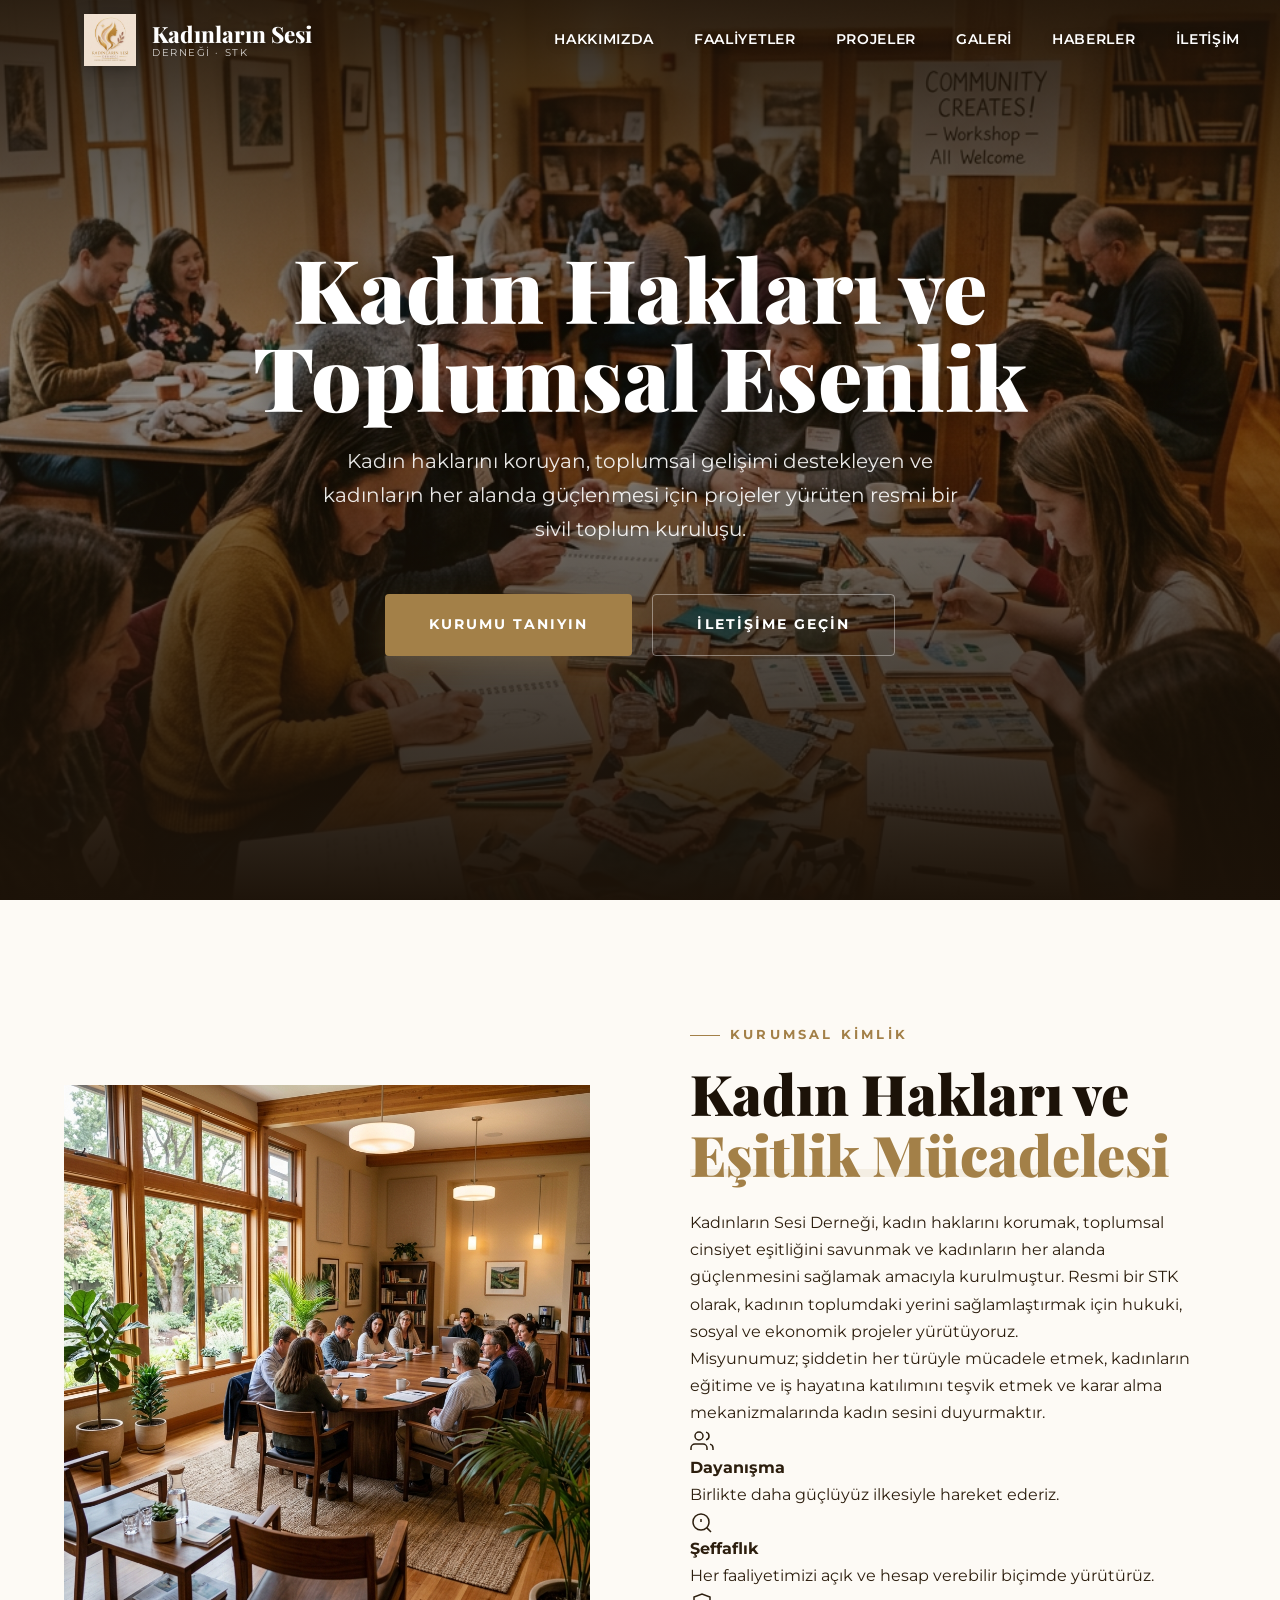
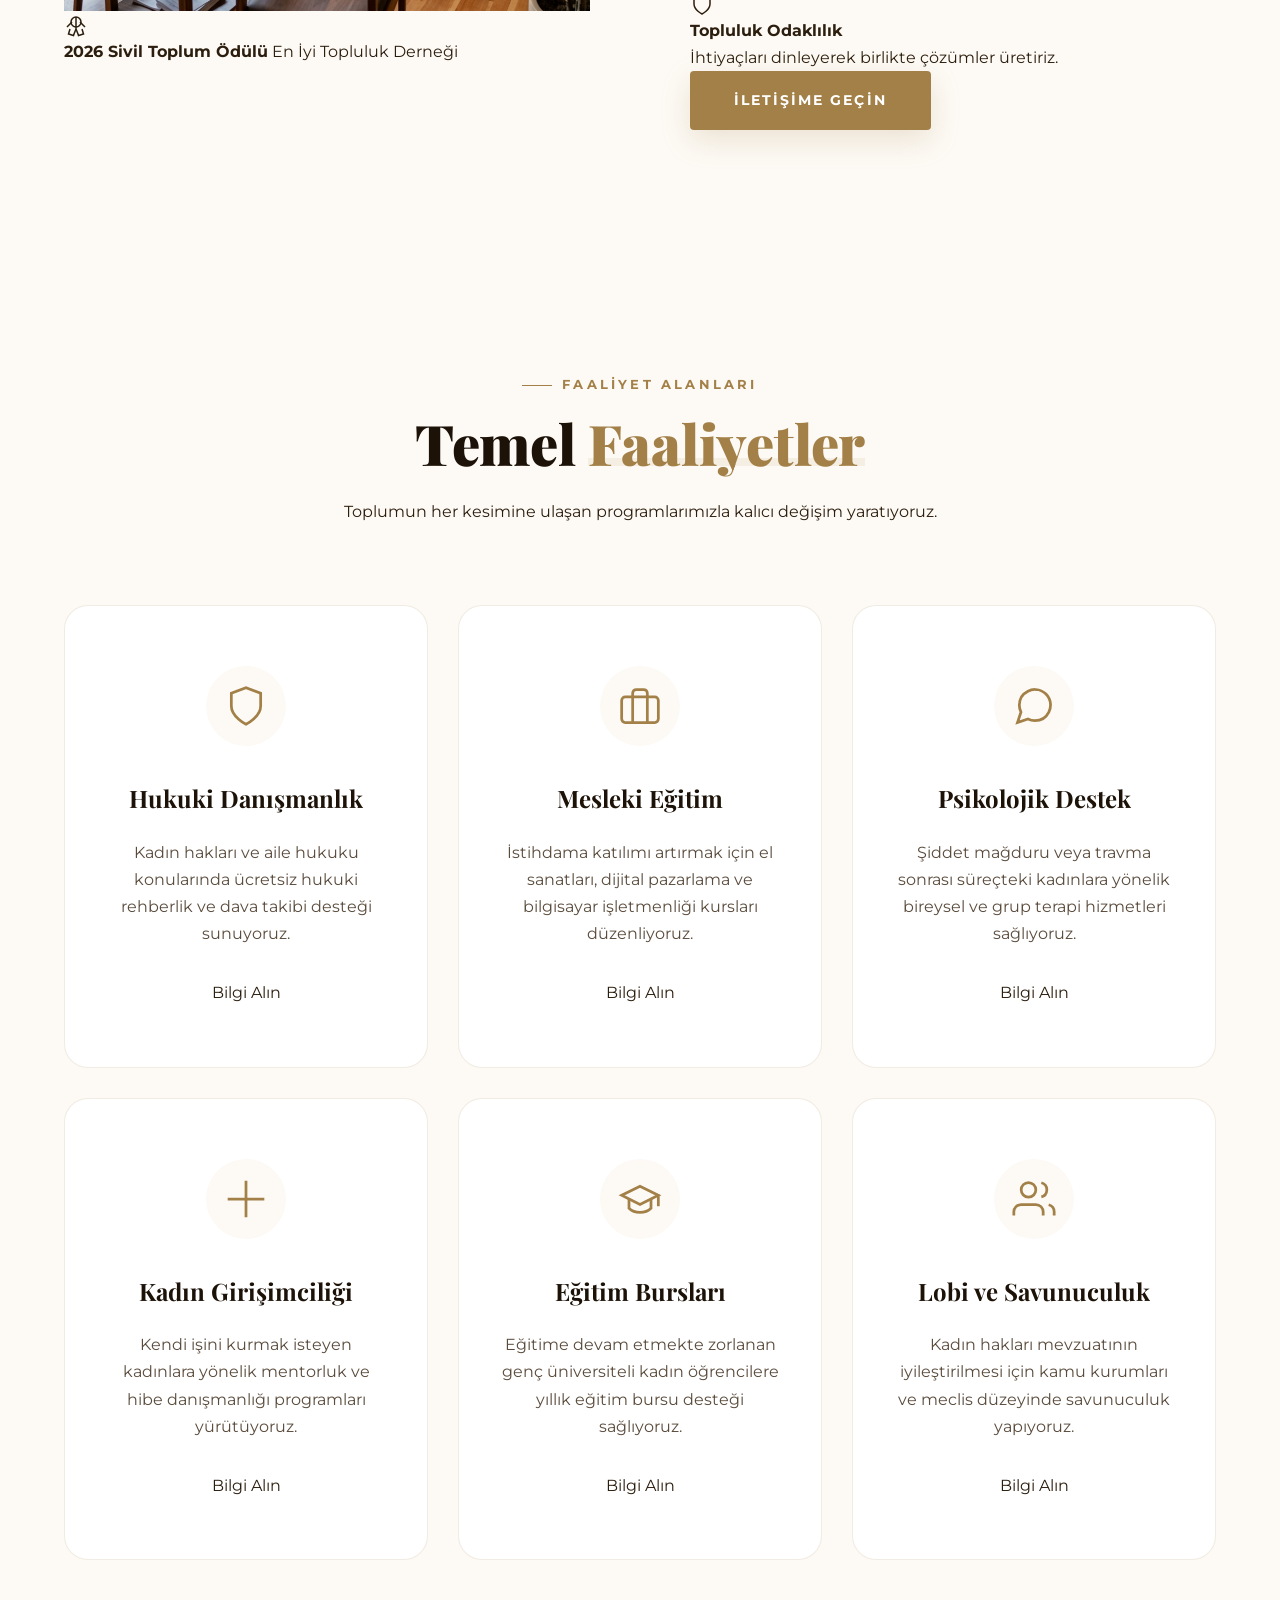
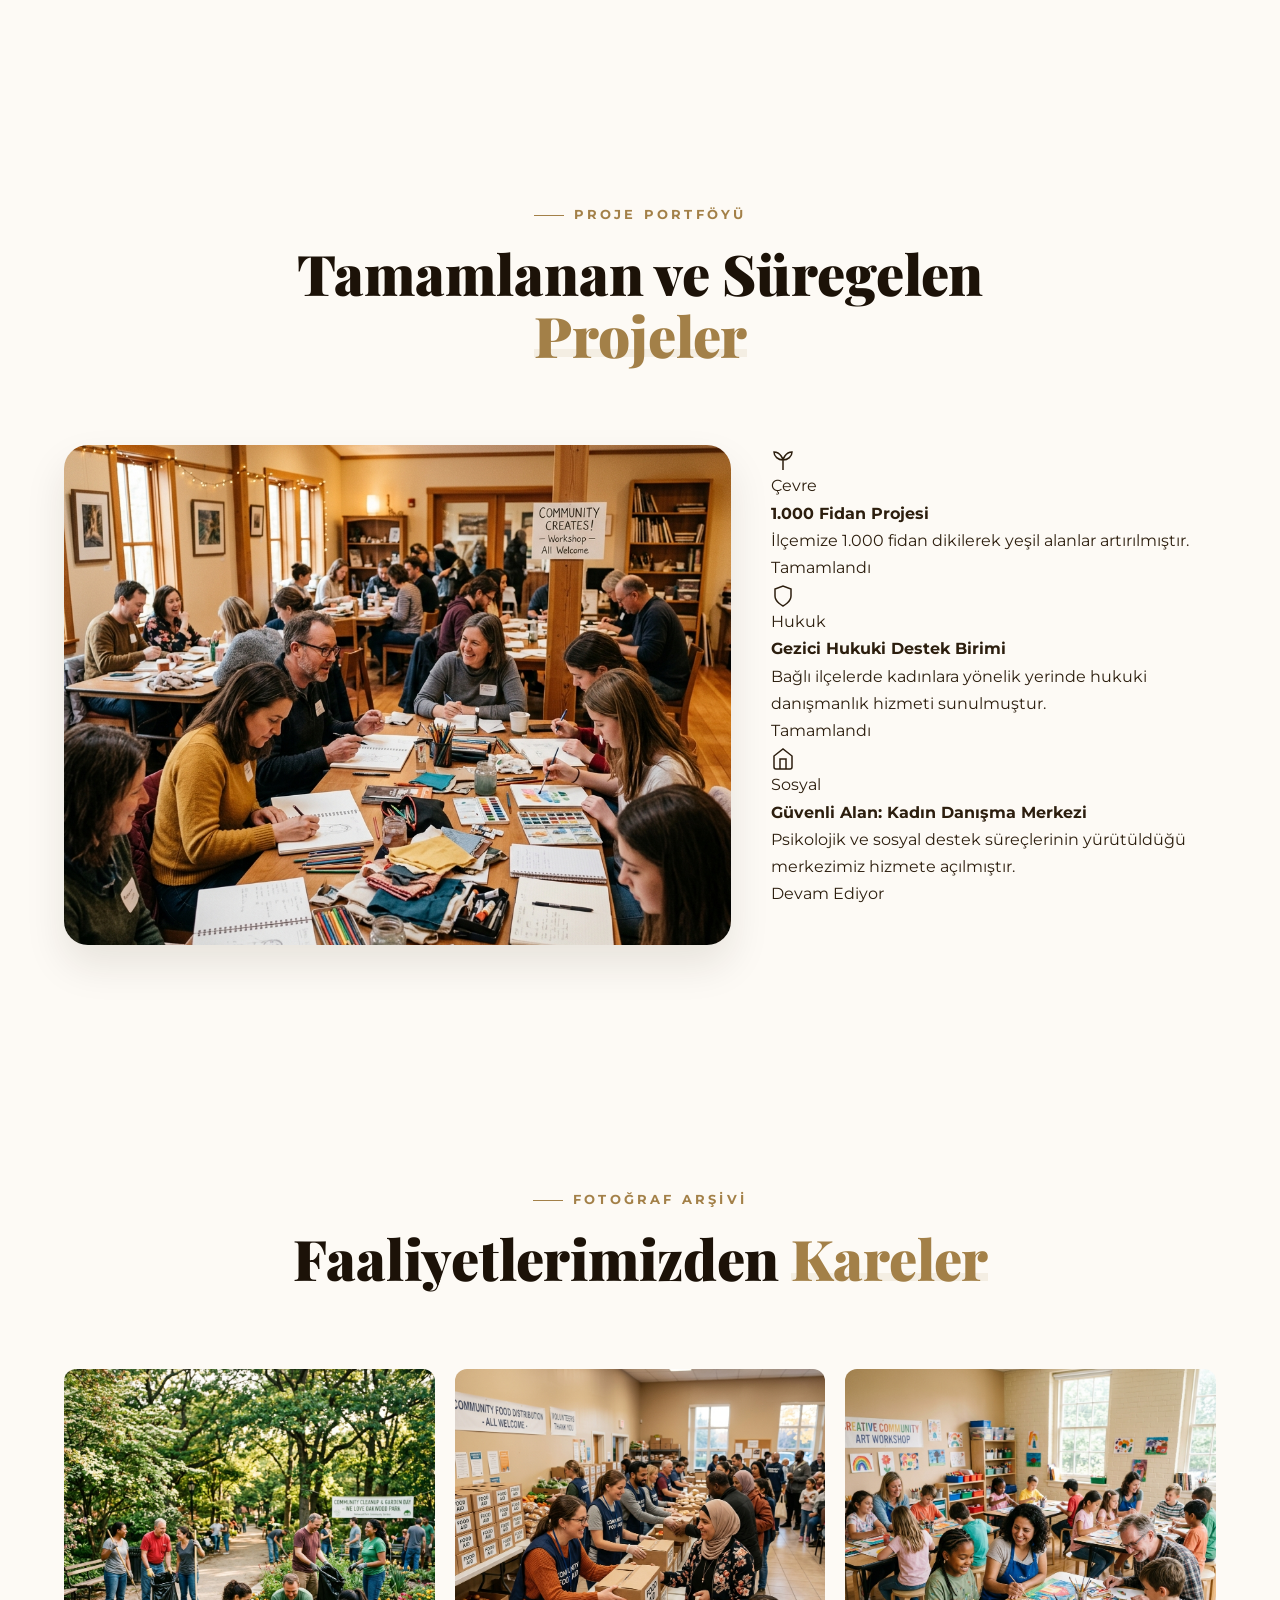
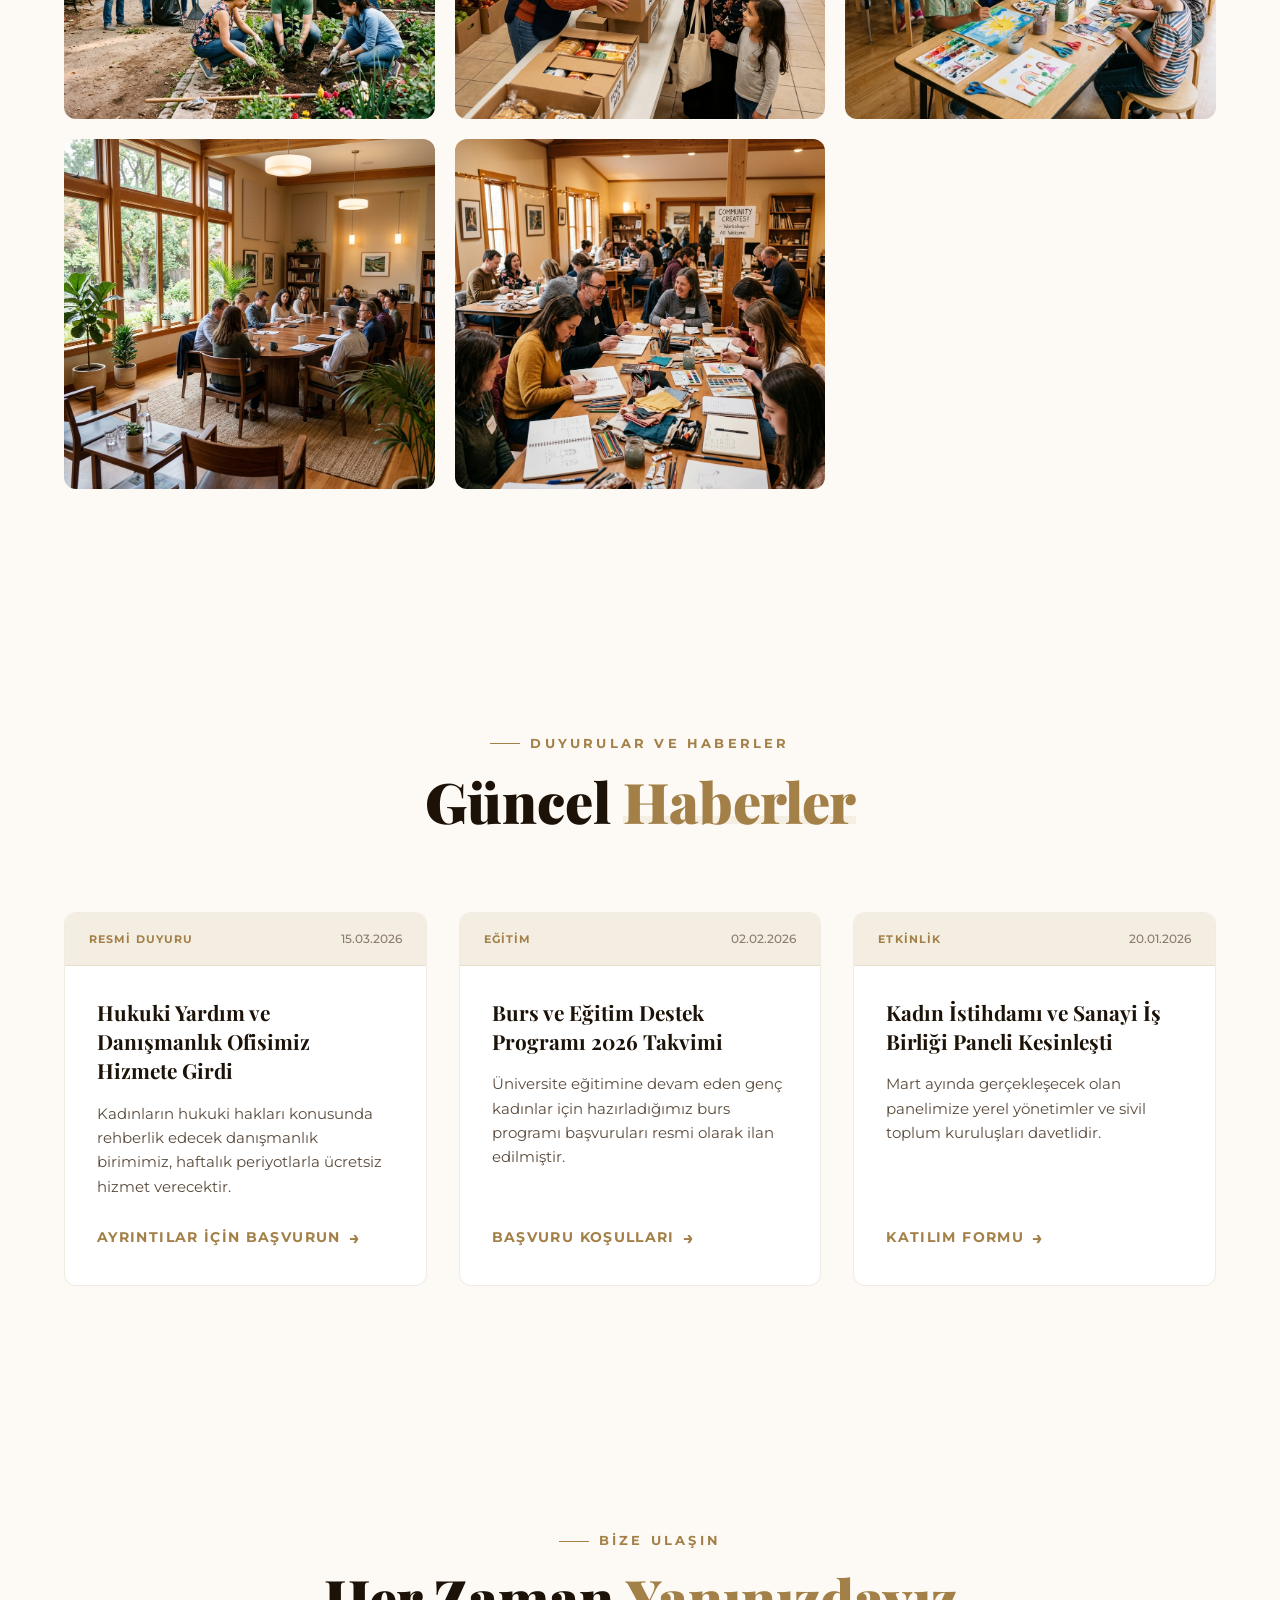
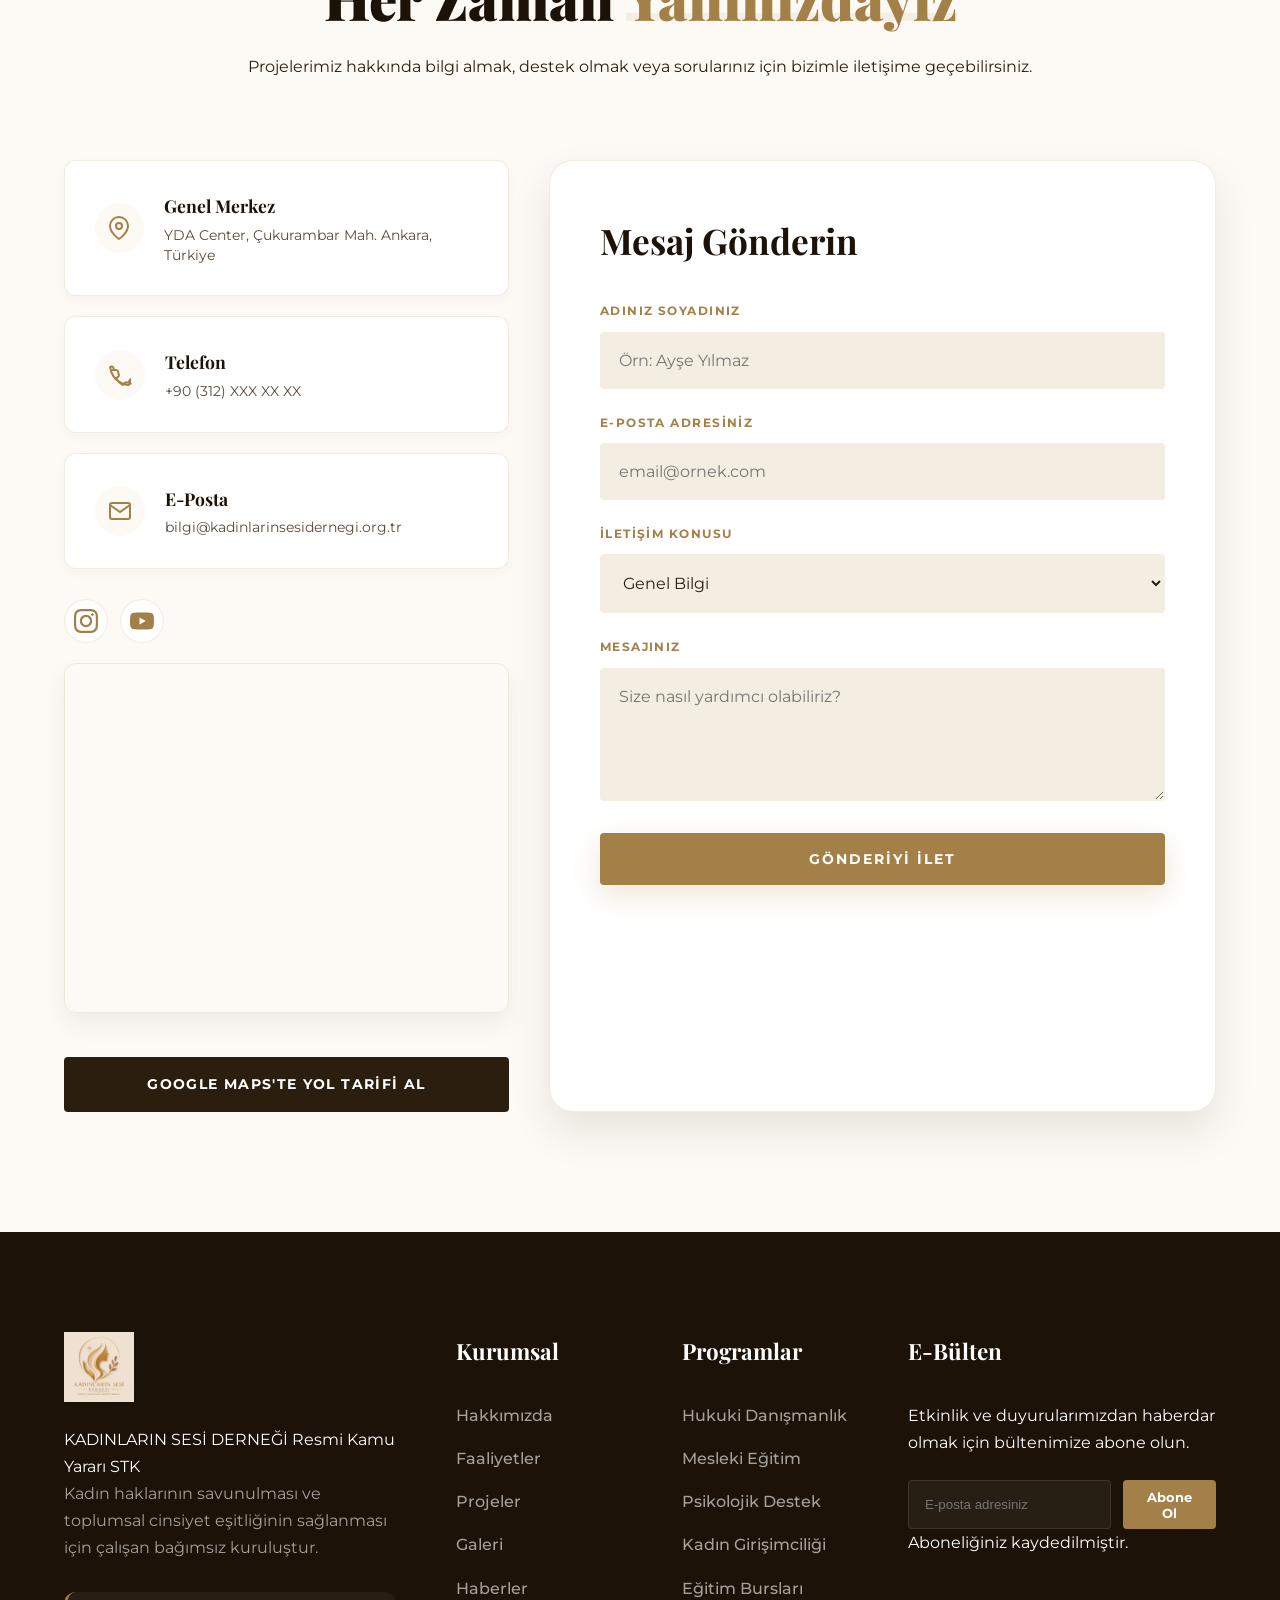
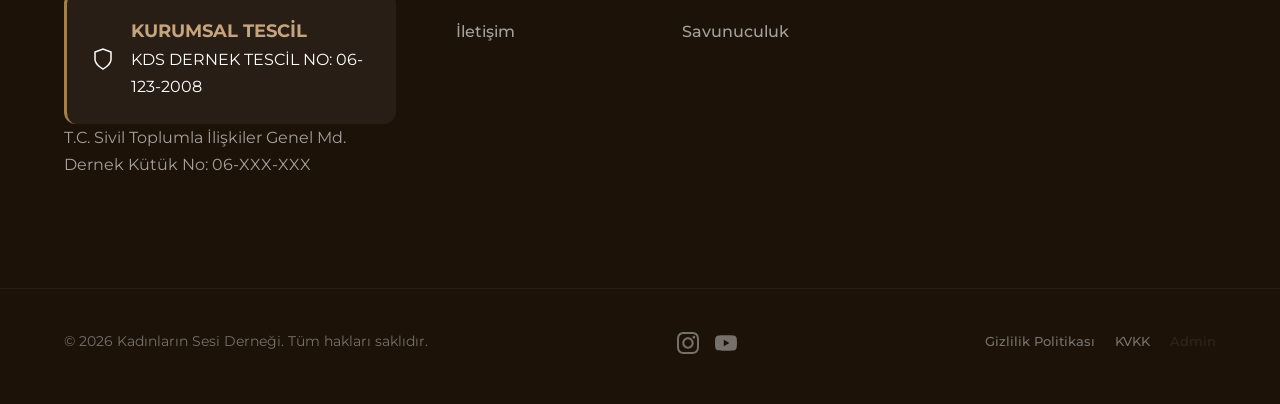
==== commit e41a9306: "Add files via upload" ====
--- a/index.html
+++ b/index.html
@@ -54,8 +54,10 @@
     <img src="assets/event.png" alt="Topluluk Etkinliği" class="hero-bg" />
     <div class="hero-content">
 
-      <h1 class="hero-title" data-aos="fade-up">Kadın Hakları ve<br /><span class="hero-accent">Toplumsal Esenlik</span></h1>
-      <p class="hero-subtitle" data-aos="fade-up" data-delay="100">Kadın haklarını koruyan, toplumsal gelişimi destekleyen ve kadınların her alanda
+      <h1 class="hero-title" data-aos="fade-up">Kadın Hakları ve<br /><span class="hero-accent">Toplumsal Esenlik</span>
+      </h1>
+      <p class="hero-subtitle" data-aos="fade-up" data-delay="100">Kadın haklarını koruyan, toplumsal gelişimi
+        destekleyen ve kadınların her alanda
         güçlenmesi için projeler yürüten resmi bir sivil toplum kuruluşu.</p>
       <div class="hero-actions" data-aos="fade-up" data-delay="200">
         <a href="#hakkimizda" class="btn btn-primary" id="hero-learn-btn">Kurumu Tanıyın</a>
@@ -343,7 +345,8 @@
           </div>
           <div class="news-body">
             <h4 class="serif">Hukuki Yardım ve Danışmanlık Ofisimiz Hizmete Girdi</h4>
-            <p>Kadınların hukuki hakları konusunda rehberlik edecek danışmanlık birimimiz, haftalık periyotlarla ücretsiz hizmet verecektir.</p>
+            <p>Kadınların hukuki hakları konusunda rehberlik edecek danışmanlık birimimiz, haftalık periyotlarla
+              ücretsiz hizmet verecektir.</p>
             <a href="#iletisim" class="news-link-btn">Ayrıntılar için Başvurun</a>
           </div>
         </article>
@@ -354,7 +357,8 @@
           </div>
           <div class="news-body">
             <h4 class="serif">Burs ve Eğitim Destek Programı 2026 Takvimi</h4>
-            <p>Üniversite eğitimine devam eden genç kadınlar için hazırladığımız burs programı başvuruları resmi olarak ilan edilmiştir.</p>
+            <p>Üniversite eğitimine devam eden genç kadınlar için hazırladığımız burs programı başvuruları resmi olarak
+              ilan edilmiştir.</p>
             <a href="#iletisim" class="news-link-btn">Başvuru Koşulları</a>
           </div>
         </article>
@@ -400,7 +404,8 @@
           <div class="contact-card">
             <div class="contact-card-icon">
               <svg viewBox="0 0 24 24" fill="none" stroke="currentColor" stroke-width="2">
-                <path d="M22 16.92v3a2 2 0 01-2.18 2 19.79 19.79 0 01-8.63-3.07 19.5 19.5 0 01-6-6 19.79 19.79 0 01-3.07-8.67A2 2 0 015.08 7h3a2 2 0 012 1.72 12.84 12.84 0 00.7 2.81 2 2 0 01-.45 2.11L8.09 15.24a16 16 0 006.67 6.67l2.12-2.12a2 2 0 012.11-.45 12.84 12.84 0 002.81.7A2 2 0 0122 16.92z" />
+                <path
+                  d="M22 16.92v3a2 2 0 01-2.18 2 19.79 19.79 0 01-8.63-3.07 19.5 19.5 0 01-6-6 19.79 19.79 0 01-3.07-8.67A2 2 0 015.08 7h3a2 2 0 012 1.72 12.84 12.84 0 00.7 2.81 2 2 0 01-.45 2.11L8.09 15.24a16 16 0 006.67 6.67l2.12-2.12a2 2 0 012.11-.45 12.84 12.84 0 002.81.7A2 2 0 0122 16.92z" />
               </svg>
             </div>
             <div class="contact-card-info">
@@ -418,17 +423,25 @@
             </div>
             <div class="contact-card-info">
               <h5>E-Posta</h5>
-              <p>bilgi@kadinsesidernegi.org.tr</p>
+              <p>bilgi@kadinlarinsesidernegi.org.tr</p>
             </div>
           </div>
 
           <!-- Social Links Row -->
           <div class="contact-social-row">
-            <a href="https://instagram.com/kadinsesidernegi" target="_blank" class="contact-social-item" aria-label="Instagram">
-              <svg viewBox="0 0 24 24" fill="currentColor"><path d="M12 2.163c3.204 0 3.584.012 4.85.07 3.252.148 4.771 1.691 4.919 4.919.058 1.265.069 1.645.069 4.849 0 3.205-.012 3.584-.069 4.849-.149 3.225-1.664 4.771-4.919 4.919-1.266.058-1.644.07-4.85.07-3.204 0-3.584-.012-4.849-.07-3.26-.149-4.771-1.699-4.919-4.92-.058-1.265-.07-1.644-.07-4.849 0-3.204.013-3.583.07-4.849.149-3.227 1.664-4.771 4.919-4.919 1.266-.057 1.645-.069 4.849-.069zm0-2.163c-3.259 0-3.667.014-4.947.072-4.358.2-6.78 2.618-6.98 6.98-.059 1.281-.073 1.689-.073 4.948 0 3.259 0 3.668.072 4.948.2 4.358 2.618 6.78 6.98 6.98 1.281.058 1.689.072 4.948.072 3.259 0 3.668-.014 4.948-.072 4.354-.2 6.782-2.618 6.979-6.98.059-1.28.073-1.689.073-4.948 0-3.259-.014-3.667-.072-4.947-.196-4.354-2.617-6.78-6.979-6.98-1.281-.059-1.69-.073-4.949-.073zm0 5.838c-3.403 0-6.162 2.759-6.162 6.162s2.759 6.163 6.162 6.163 6.162-2.759 6.162-6.163c0-3.403-2.759-6.162-6.162-6.162zm0 10.162c-2.209 0-4-1.79-4-4 0-2.209 1.791-4 4-4s4 1.791 4 4c0 2.21-1.791 4-4 4zm6.406-11.845c-.796 0-1.441.645-1.441 1.44s.645 1.44 1.441 1.44c.795 0 1.439-.645 1.439-1.44s-.644-1.44-1.439-1.44z"/></svg>
+            <a href="https://instagram.com/kadinsesidernegi" target="_blank" class="contact-social-item"
+              aria-label="Instagram">
+              <svg viewBox="0 0 24 24" fill="currentColor">
+                <path
+                  d="M12 2.163c3.204 0 3.584.012 4.85.07 3.252.148 4.771 1.691 4.919 4.919.058 1.265.069 1.645.069 4.849 0 3.205-.012 3.584-.069 4.849-.149 3.225-1.664 4.771-4.919 4.919-1.266.058-1.644.07-4.85.07-3.204 0-3.584-.012-4.849-.07-3.26-.149-4.771-1.699-4.919-4.92-.058-1.265-.07-1.644-.07-4.849 0-3.204.013-3.583.07-4.849.149-3.227 1.664-4.771 4.919-4.919 1.266-.057 1.645-.069 4.849-.069zm0-2.163c-3.259 0-3.667.014-4.947.072-4.358.2-6.78 2.618-6.98 6.98-.059 1.281-.073 1.689-.073 4.948 0 3.259 0 3.668.072 4.948.2 4.358 2.618 6.78 6.98 6.98 1.281.058 1.689.072 4.948.072 3.259 0 3.668-.014 4.948-.072 4.354-.2 6.782-2.618 6.979-6.98.059-1.28.073-1.689.073-4.948 0-3.259-.014-3.667-.072-4.947-.196-4.354-2.617-6.78-6.979-6.98-1.281-.059-1.69-.073-4.949-.073zm0 5.838c-3.403 0-6.162 2.759-6.162 6.162s2.759 6.163 6.162 6.163 6.162-2.759 6.162-6.163c0-3.403-2.759-6.162-6.162-6.162zm0 10.162c-2.209 0-4-1.79-4-4 0-2.209 1.791-4 4-4s4 1.791 4 4c0 2.21-1.791 4-4 4zm6.406-11.845c-.796 0-1.441.645-1.441 1.44s.645 1.44 1.441 1.44c.795 0 1.439-.645 1.439-1.44s-.644-1.44-1.439-1.44z" />
+              </svg>
             </a>
-            <a href="https://youtube.com/@kadinsesidernegi" target="_blank" class="contact-social-item" aria-label="YouTube">
-              <svg viewBox="0 0 24 24" fill="currentColor"><path d="M23.498 6.186a3.016 3.016 0 0 0-2.122-2.136C19.505 3.545 12 3.545 12 3.545s-7.505 0-9.377.505A3.017 3.017 0 0 0 .502 6.186C0 8.07 0 12 0 12s0 3.93.502 5.814a3.016 3.016 0 0 0 2.122 2.136c1.871.505 9.376.505 9.376.505s7.505 0 9.377-.505a3.015 3.015 0 0 0 2.122-2.136C24 15.93 24 12 24 12s0-3.93-.502-5.814zM9.545 15.568V8.432L15.818 12l-6.273 3.568z"/></svg>
+            <a href="https://youtube.com/@kadinsesidernegi" target="_blank" class="contact-social-item"
+              aria-label="YouTube">
+              <svg viewBox="0 0 24 24" fill="currentColor">
+                <path
+                  d="M23.498 6.186a3.016 3.016 0 0 0-2.122-2.136C19.505 3.545 12 3.545 12 3.545s-7.505 0-9.377.505A3.017 3.017 0 0 0 .502 6.186C0 8.07 0 12 0 12s0 3.93.502 5.814a3.016 3.016 0 0 0 2.122 2.136c1.871.505 9.376.505 9.376.505s7.505 0 9.377-.505a3.015 3.015 0 0 0 2.122-2.136C24 15.93 24 12 24 12s0-3.93-.502-5.814zM9.545 15.568V8.432L15.818 12l-6.273 3.568z" />
+              </svg>
             </a>
           </div>
 
@@ -466,7 +479,8 @@
               <label>Mesajınız</label>
               <textarea rows="5" placeholder="Size nasıl yardımcı olabiliriz?" required></textarea>
             </div>
-            <button type="submit" class="btn btn-primary" style="width:100%; justify-content:center;">Gönderiyi İlet</button>
+            <button type="submit" class="btn btn-primary" style="width:100%; justify-content:center;">Gönderiyi
+              İlet</button>
           </form>
         </div>
       </div>
@@ -538,10 +552,16 @@
         <p>© 2026 Kadınların Sesi Derneği. Tüm hakları saklıdır.</p>
         <div class="footer-social-links">
           <a href="https://instagram.com/kadinsesidernegi" target="_blank" aria-label="Instagram">
-            <svg viewBox="0 0 24 24" fill="currentColor"><path d="M12 2.163c3.204 0 3.584.012 4.85.07 3.252.148 4.771 1.691 4.919 4.919.058 1.265.069 1.645.069 4.849 0 3.205-.012 3.584-.069 4.849-.149 3.225-1.664 4.771-4.919 4.919-1.266.058-1.644.07-4.85.07-3.204 0-3.584-.012-4.849-.07-3.26-.149-4.771-1.699-4.919-4.92-.058-1.265-.07-1.644-.07-4.849 0-3.204.013-3.583.07-4.849.149-3.227 1.664-4.771 4.919-4.919 1.266-.057 1.645-.069 4.849-.069zm0-2.163c-3.259 0-3.667.014-4.947.072-4.358.2-6.78 2.618-6.98 6.98-.059 1.281-.073 1.689-.073 4.948 0 3.259 0 3.668.072 4.948.2 4.358 2.618 6.78 6.98 6.98 1.281.058 1.689.072 4.948.072 3.259 0 3.668-.014 4.948-.072 4.354-.2 6.782-2.618 6.979-6.98.059-1.28.073-1.689.073-4.948 0-3.259-.014-3.667-.072-4.947-.196-4.354-2.617-6.78-6.979-6.98-1.281-.059-1.69-.073-4.949-.073zm0 5.838c-3.403 0-6.162 2.759-6.162 6.162s2.759 6.163 6.162 6.163 6.162-2.759 6.162-6.163c0-3.403-2.759-6.162-6.162-6.162zm0 10.162c-2.209 0-4-1.79-4-4 0-2.209 1.791-4 4-4s4 1.791 4 4c0 2.21-1.791 4-4 4zm6.406-11.845c-.796 0-1.441.645-1.441 1.44s.645 1.44 1.441 1.44c.795 0 1.439-.645 1.439-1.44s-.644-1.44-1.439-1.44z"/></svg>
+            <svg viewBox="0 0 24 24" fill="currentColor">
+              <path
+                d="M12 2.163c3.204 0 3.584.012 4.85.07 3.252.148 4.771 1.691 4.919 4.919.058 1.265.069 1.645.069 4.849 0 3.205-.012 3.584-.069 4.849-.149 3.225-1.664 4.771-4.919 4.919-1.266.058-1.644.07-4.85.07-3.204 0-3.584-.012-4.849-.07-3.26-.149-4.771-1.699-4.919-4.92-.058-1.265-.07-1.644-.07-4.849 0-3.204.013-3.583.07-4.849.149-3.227 1.664-4.771 4.919-4.919 1.266-.057 1.645-.069 4.849-.069zm0-2.163c-3.259 0-3.667.014-4.947.072-4.358.2-6.78 2.618-6.98 6.98-.059 1.281-.073 1.689-.073 4.948 0 3.259 0 3.668.072 4.948.2 4.358 2.618 6.78 6.98 6.98 1.281.058 1.689.072 4.948.072 3.259 0 3.668-.014 4.948-.072 4.354-.2 6.782-2.618 6.979-6.98.059-1.28.073-1.689.073-4.948 0-3.259-.014-3.667-.072-4.947-.196-4.354-2.617-6.78-6.979-6.98-1.281-.059-1.69-.073-4.949-.073zm0 5.838c-3.403 0-6.162 2.759-6.162 6.162s2.759 6.163 6.162 6.163 6.162-2.759 6.162-6.163c0-3.403-2.759-6.162-6.162-6.162zm0 10.162c-2.209 0-4-1.79-4-4 0-2.209 1.791-4 4-4s4 1.791 4 4c0 2.21-1.791 4-4 4zm6.406-11.845c-.796 0-1.441.645-1.441 1.44s.645 1.44 1.441 1.44c.795 0 1.439-.645 1.439-1.44s-.644-1.44-1.439-1.44z" />
+            </svg>
           </a>
           <a href="https://youtube.com/@kadinsesidernegi" target="_blank" aria-label="YouTube">
-            <svg viewBox="0 0 24 24" fill="currentColor"><path d="M23.498 6.186a3.016 3.016 0 0 0-2.122-2.136C19.505 3.545 12 3.545 12 3.545s-7.505 0-9.377.505A3.017 3.017 0 0 0 .502 6.186C0 8.07 0 12 0 12s0 3.93.502 5.814a3.016 3.016 0 0 0 2.122 2.136c1.871.505 9.376.505 9.376.505s7.505 0 9.377-.505a3.015 3.015 0 0 0 2.122-2.136C24 15.93 24 12 24 12s0-3.93-.502-5.814zM9.545 15.568V8.432L15.818 12l-6.273 3.568z"/></svg>
+            <svg viewBox="0 0 24 24" fill="currentColor">
+              <path
+                d="M23.498 6.186a3.016 3.016 0 0 0-2.122-2.136C19.505 3.545 12 3.545 12 3.545s-7.505 0-9.377.505A3.017 3.017 0 0 0 .502 6.186C0 8.07 0 12 0 12s0 3.93.502 5.814a3.016 3.016 0 0 0 2.122 2.136c1.871.505 9.376.505 9.376.505s7.505 0 9.377-.505a3.015 3.015 0 0 0 2.122-2.136C24 15.93 24 12 24 12s0-3.93-.502-5.814zM9.545 15.568V8.432L15.818 12l-6.273 3.568z" />
+            </svg>
           </a>
         </div>
         <div class="footer-legal">
--- a/style.css
+++ b/style.css
@@ -625,11 +625,66 @@
   box-shadow: var(--shadow-sm);
 }
 
-/* ===== RESPONSIVE ===== */
+/* ===== RESPONSIVE SYSTEM ===== */
+@media (max-width: 1024px) {
+  section { padding: 80px 0; }
+  .hero-stats-row { gap: 40px; }
+  .about-grid, .projects-layout, .footer-grid, .contact-grid { grid-template-columns: 1fr; gap: 60px; }
+  .activities-grid, .gallery-grid-formal, .news-grid { grid-template-columns: 1fr 1fr; }
+}
+
+@media (max-width: 768px) {
+  :root { --nav-h: 70px; }
+  
+  .container { padding: 0 20px; }
+  section { padding: 60px 0; }
+
+  /* Navbar Mobile Reset */
+  .nav-container { padding-left: 20px; } /* Sağa kaydırmayı mobilde sıfırlayalım */
+  .logo-img { height: 40px; }
+  .logo-name { font-size: 1.1rem; }
+  
+  .hamburger { display: flex; cursor: pointer; }
+  .nav-links {
+    display: none; position: fixed; top: var(--nav-h); left: 0; width: 100%; height: calc(100vh - var(--nav-h));
+    background: var(--white); flex-direction: column; padding: 40px; gap: 24px; z-index: 4000;
+    border-top: 1px solid var(--border);
+    animation: fadeIn 0.3s ease;
+  }
+  @keyframes fadeIn { from { opacity: 0; transform: translateY(-10px); } to { opacity: 1; transform: translateY(0); } }
+  .nav-links.open { display: flex; }
+  .nav-links.open .nav-link { color: var(--brown-900) !important; text-shadow: none; font-size: 1.1rem; border-bottom: 1px solid var(--beige-100); width: 100%; padding-bottom: 10px; }
+  
+  /* Hero Mobile */
+  .hero-section { height: auto; min-height: 100vh; padding: 120px 0 60px; }
+  .hero-title { font-size: 2.8rem; }
+  .hero-stats-row { flex-wrap: wrap; gap: 20px; justify-content: space-around; }
+  .hs-divider { display: none; }
+  .hero-stat { width: 45%; padding: 15px; }
+
+  /* About Mobile */
+  .about-badge { position: relative; bottom: 0; right: 0; margin-top: -40px; width: 80%; margin-left: auto; padding: 20px; }
+  .about-img-wrap img { height: 350px; }
+
+  /* Contact Mobile */
+  .contact-form-col { padding: 30px 20px; }
+  .contact-form-col h4 { font-size: 1.6rem; }
+}
+
+@media (max-width: 480px) {
+  .section-title { font-size: 2.2rem; }
+  .hero-title { font-size: 2.4rem; }
+  .activities-grid, .gallery-grid-formal, .news-grid { grid-template-columns: 1fr; }
+  .hero-actions { flex-direction: column; gap: 12px; }
+  .btn { width: 100%; justify-content: center; }
+  .hero-stat { width: 100%; border-bottom: 1px solid rgba(255,255,255,0.1); }
+  .footer-bottom-row { text-align: center; justify-content: center; }
+}
+
 /* ===== UTILITIES ===== */
 .back-to-top {
-  position: fixed; bottom: 30px; right: 30px; 
-  width: 50px; height: 50px; background: var(--brown-800); color: white;
+  position: fixed; bottom: 20px; right: 20px; 
+  width: 44px; height: 44px; background: var(--brown-800); color: white;
   display: flex; align-items: center; justify-content: center;
   opacity: 0; visibility: hidden; transition: var(--tr); z-index: 5000;
   border-radius: var(--r-sm); border: 1px solid var(--gold);
@@ -643,28 +698,4 @@
 }
 .lightbox.open { display: flex; }
 .lightbox-img { max-width: 90%; max-height: 80%; object-fit: contain; box-shadow: 0 0 50px rgba(0,0,0,0.5); }
-.lightbox-close { position: absolute; top: 40px; right: 40px; font-size: 2rem; color: white; cursor: pointer; }
-
-@media (max-width: 1024px) {
-  .hero-stats-row { gap: 40px; }
-  .about-grid, .projects-layout, .footer-grid { grid-template-columns: 1fr; gap: 60px; }
-  .activities-grid, .gallery-grid-formal { grid-template-columns: 1fr 1fr; }
-}
-
-@media (max-width: 768px) {
-  :root { --nav-h: 70px; }
-  .hamburger { display: flex; }
-  .nav-links {
-    display: none; position: fixed; top: var(--nav-h); left: 0; width: 100%; height: calc(100vh - var(--nav-h));
-    background: var(--white); flex-direction: column; padding: 40px; gap: 24px; z-index: 4000;
-  }
-  .nav-links.open { display: flex; }
-  .nav-links.open .nav-link { color: var(--brown-900) !important; text-shadow: none; font-size: 1.2rem; }
-  
-  .hero-stats-row { flex-wrap: wrap; }
-  .hs-divider { display: none; }
-  .hero-stat { width: 50%; padding: 10px; }
-  
-  .about-badge { right: 20px; bottom: 20px; padding: 24px; }
-  .about-img-wrap img { height: 400px; }
-}
+.lightbox-close { position: absolute; top: 20px; right: 20px; font-size: 1.8rem; color: white; cursor: pointer; }
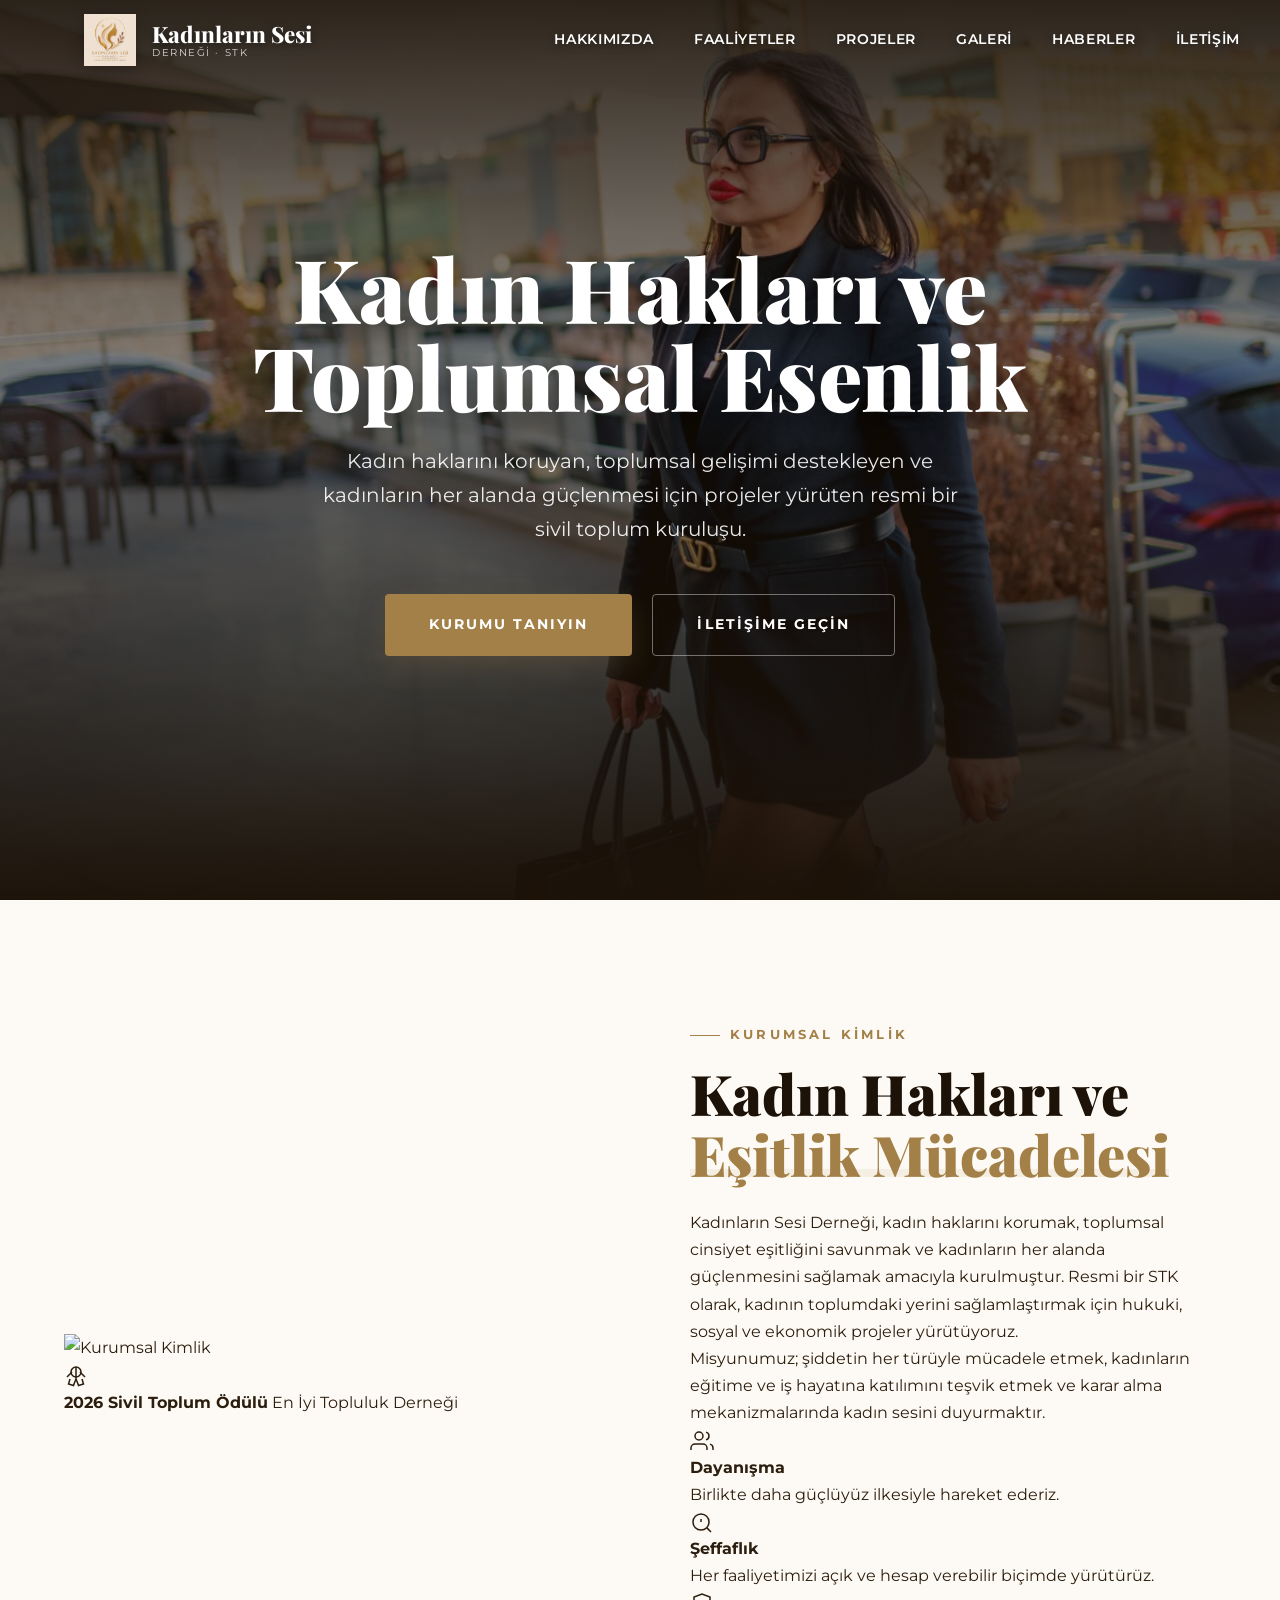
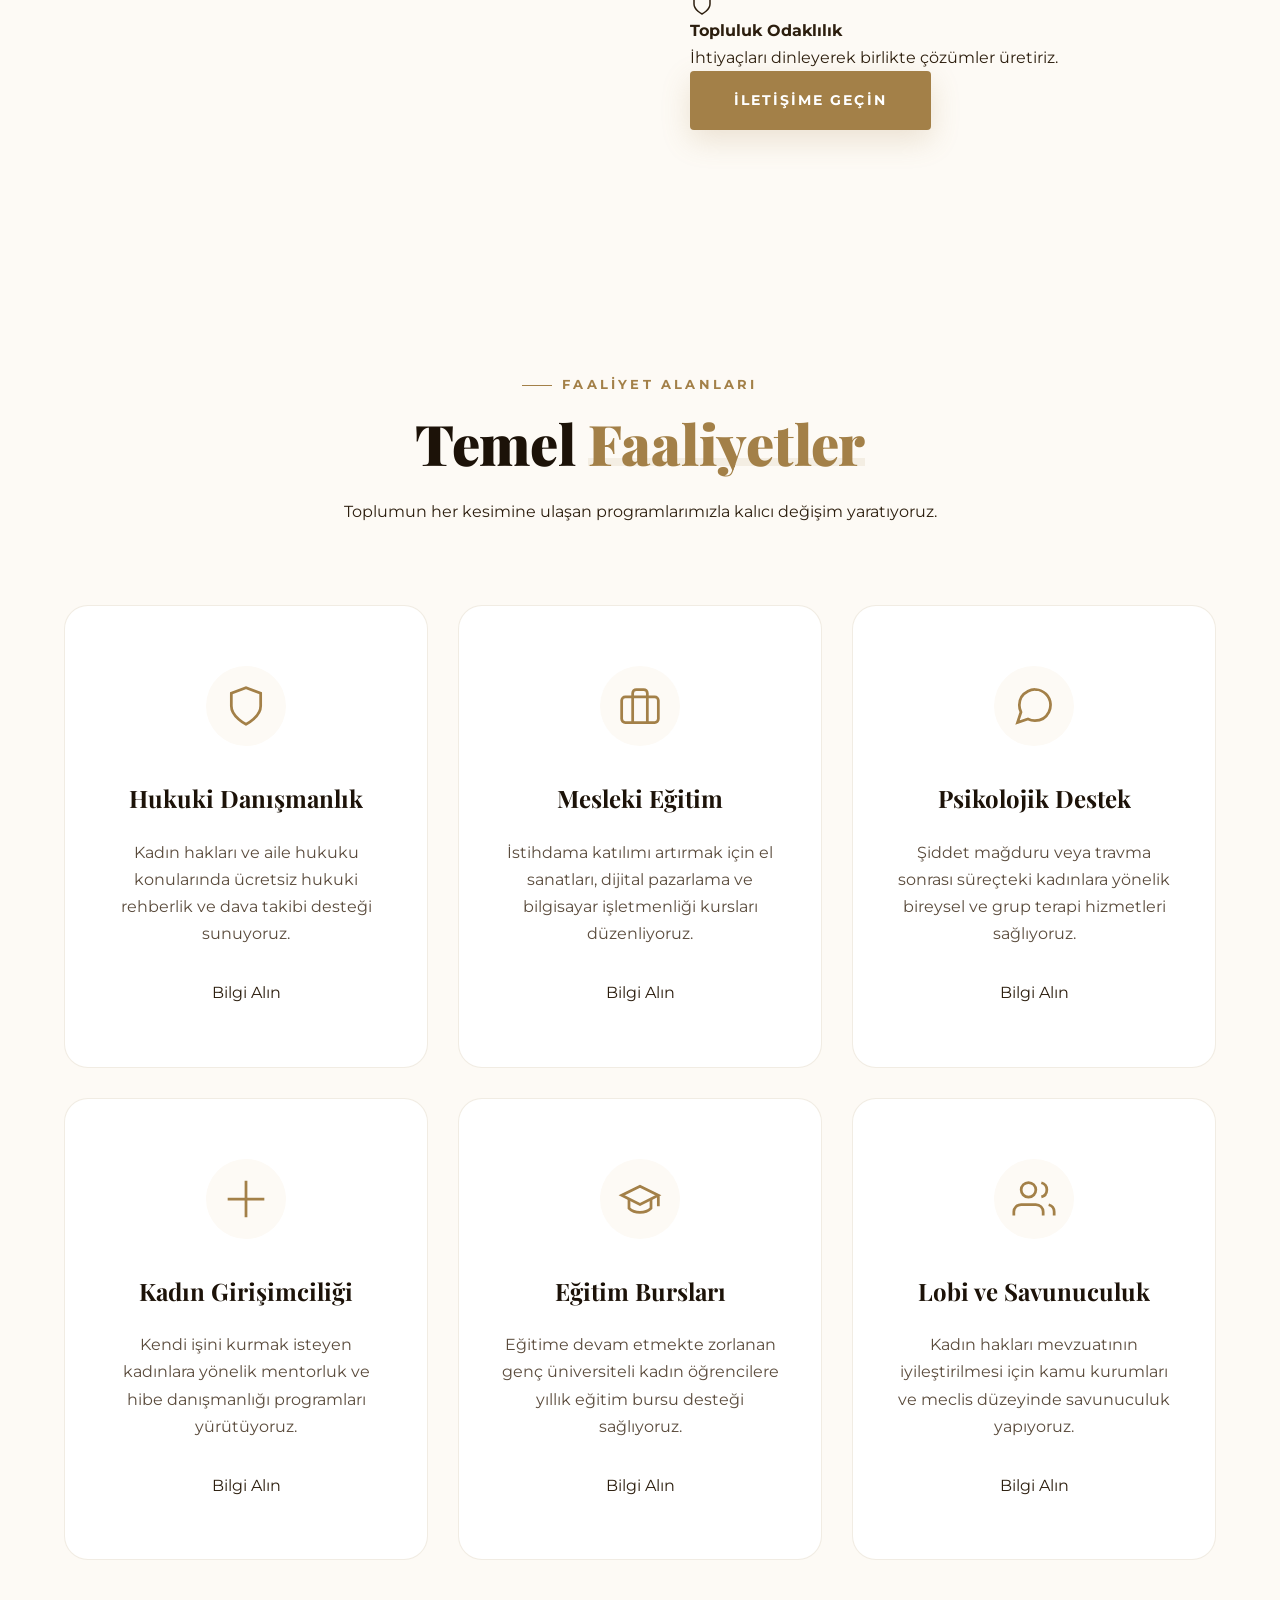
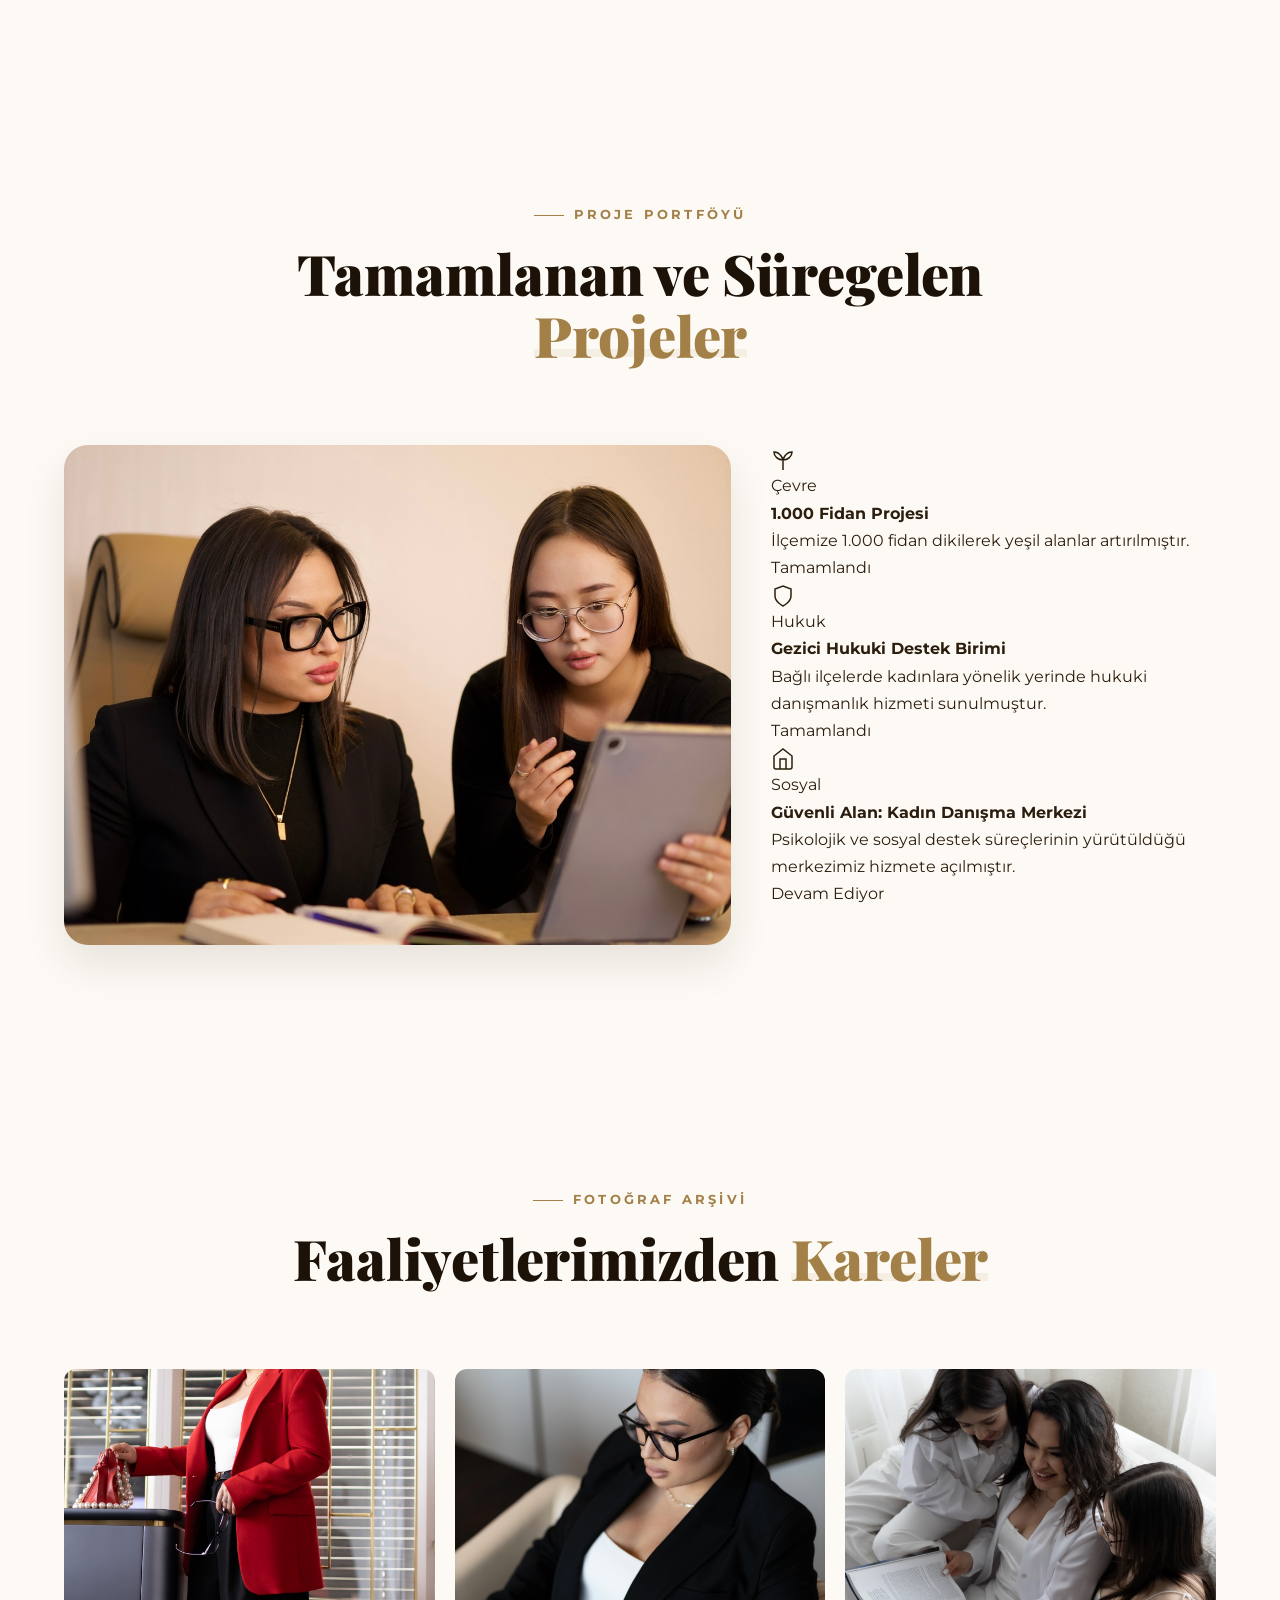
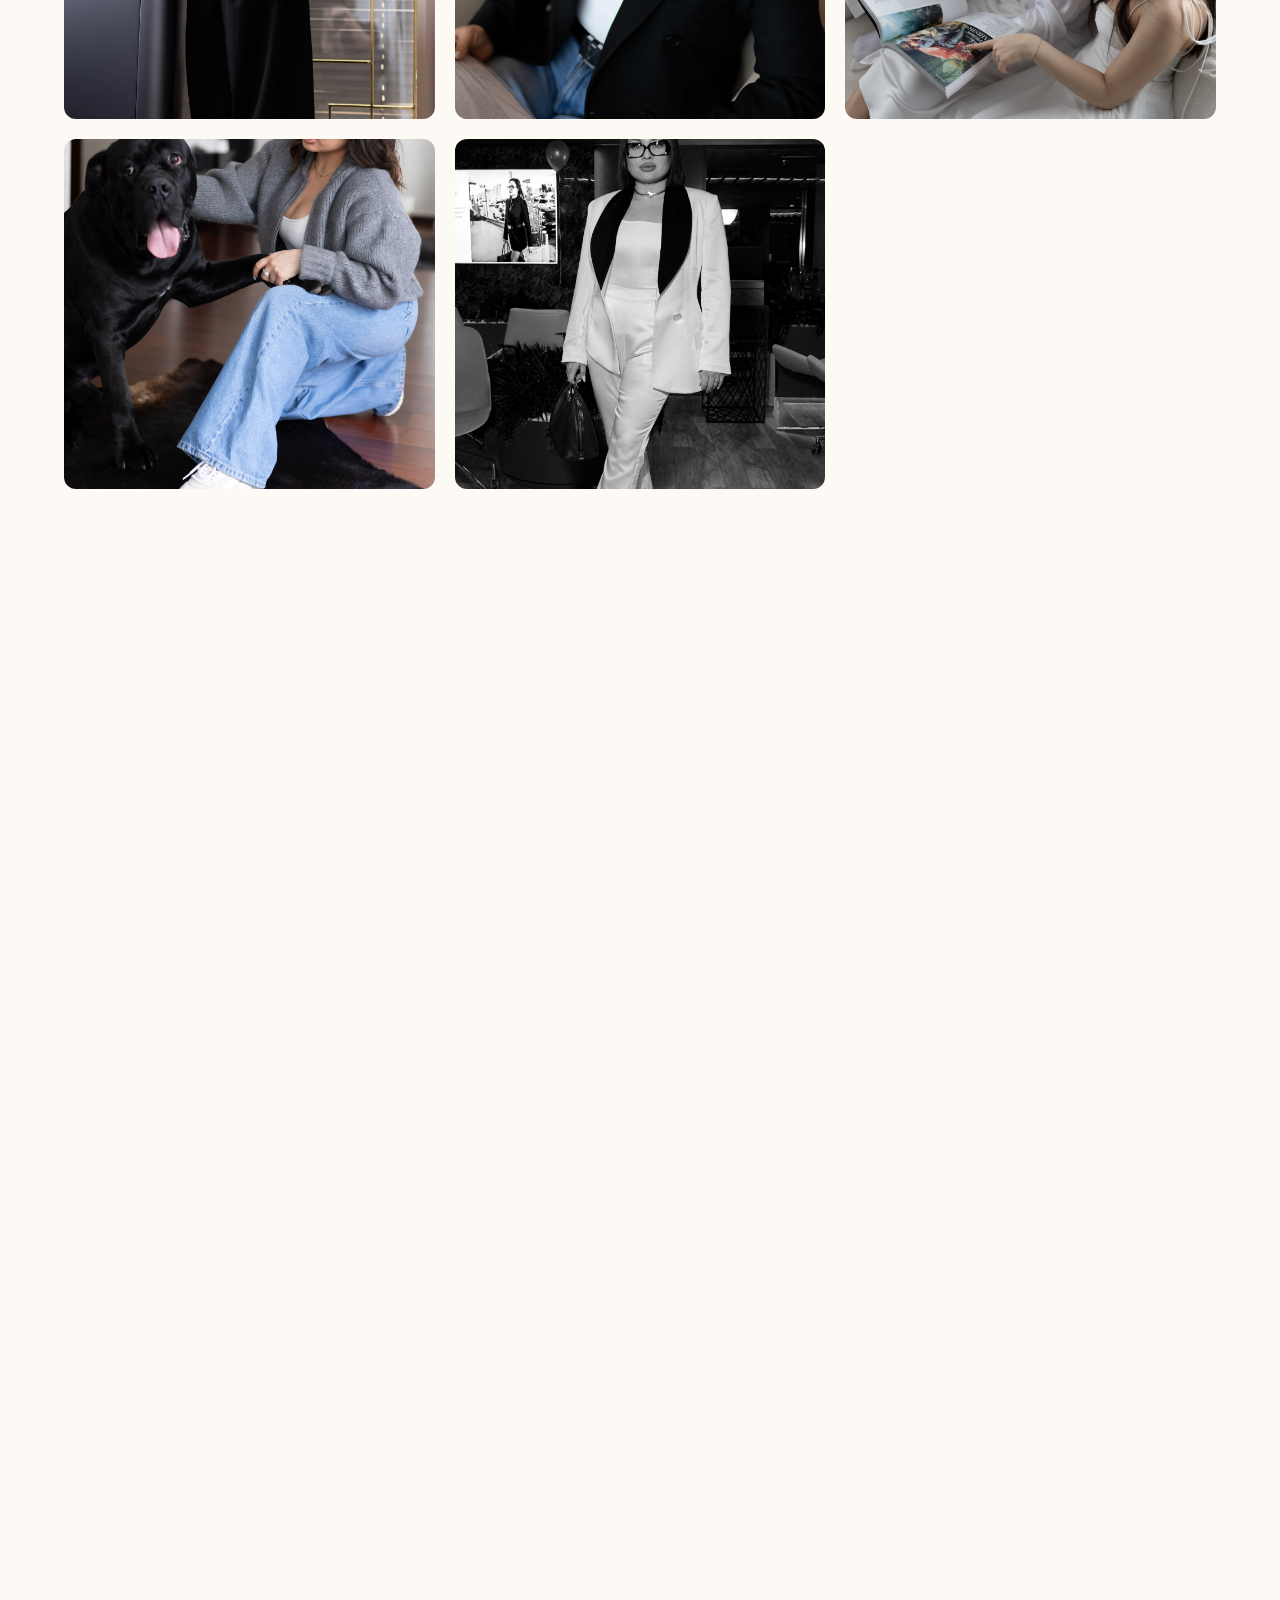
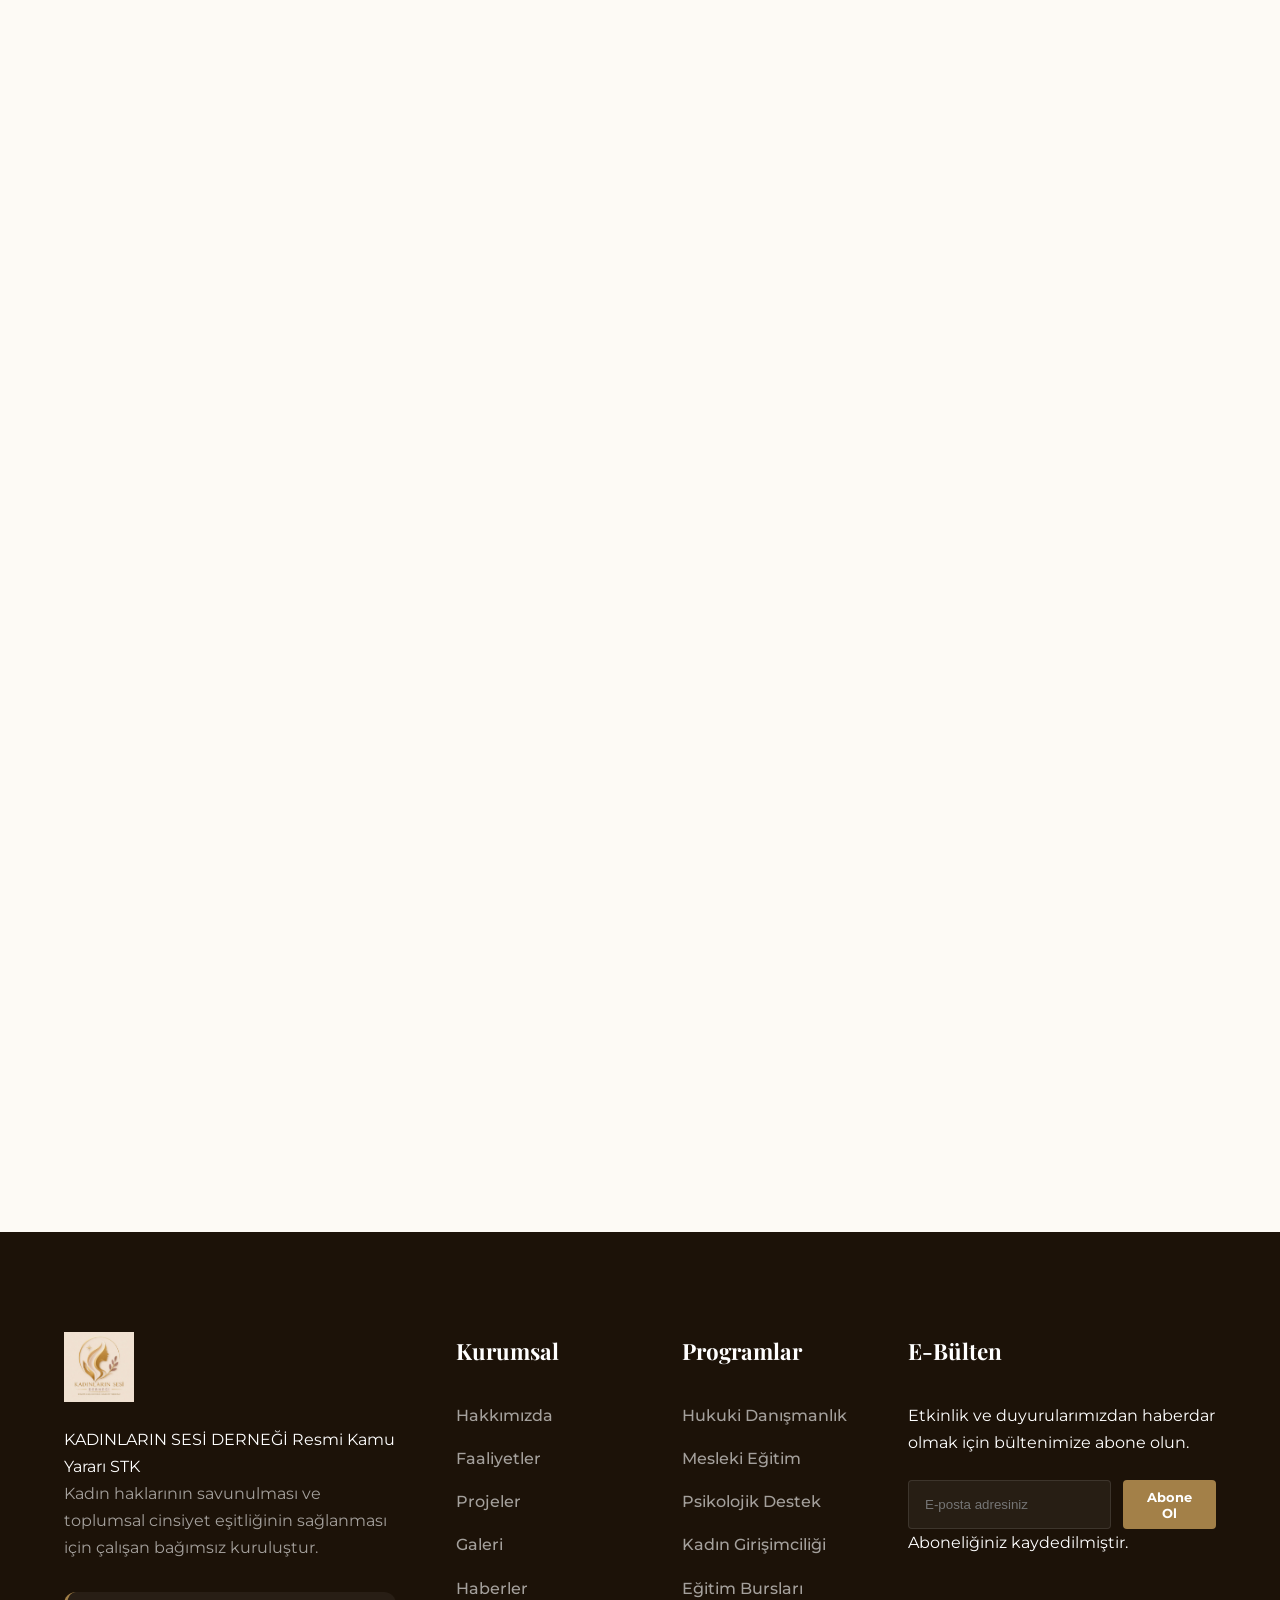
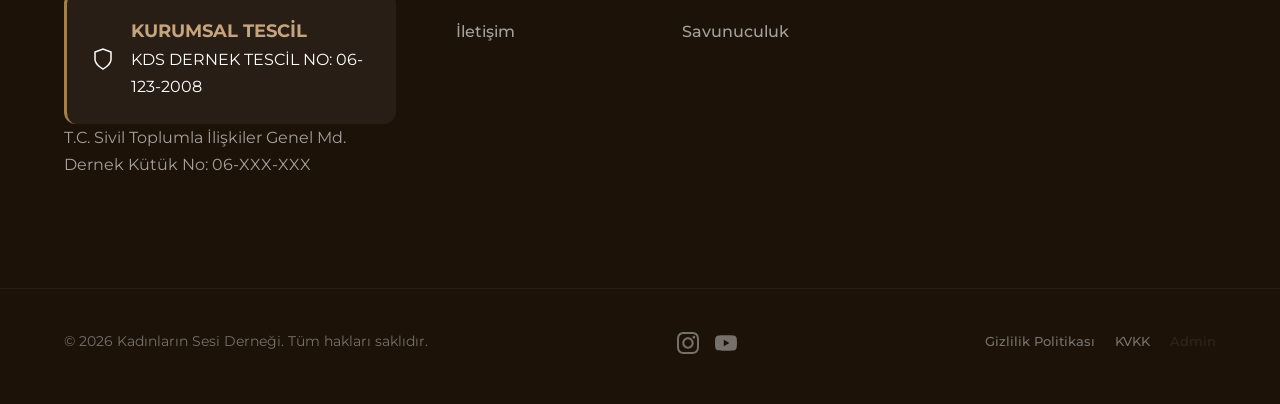
==== commit b88d93b1: "Add files via upload" ====
--- a/index.html
+++ b/index.html
@@ -51,7 +51,7 @@
   <!-- ===== HERO ===== -->
   <section id="hero" class="hero-section">
     <div class="hero-overlay"></div>
-    <img src="assets/event.png" alt="Topluluk Etkinliği" class="hero-bg" />
+    <img src="assets/hero-bg.jpeg" alt="Kadınların Sesi Derneği" class="hero-bg" />
     <div class="hero-content">
 
       <h1 class="hero-title" data-aos="fade-up">Kadın Hakları ve<br /><span class="hero-accent">Toplumsal Esenlik</span>
@@ -71,7 +71,7 @@
     <div class="container">
       <div class="about-grid">
         <div class="about-image-col" data-aos="fade-right">
-          <img src="assets/about.png" alt="Dernek toplantı salonu" class="about-img" />
+          <img src="assets/kurumsal-kimlik.jpeg" alt="Kurumsal Kimlik" class="about-img" />
           <div class="about-award">
             <div class="award-icon">
               <svg viewBox="0 0 24 24" fill="none" stroke="currentColor" stroke-width="1.5">
@@ -228,7 +228,7 @@
       </div>
       <div class="projects-layout">
         <div class="project-main" data-aos="fade-right" id="project-entrepreneur-main">
-          <img src="assets/event.png" alt="Kadın Girişimci Mentorluk Ofisi" class="project-img" />
+          <img src="assets/proje-portfoyu.png" alt="Kadın Girişimci Mentorluk Ofisi" class="project-img" />
           <div class="project-body">
             <span class="project-tag">Ekonomi</span>
             <h3>Kadın Girişimci Mentorluk Ofisi</h3>
@@ -296,23 +296,23 @@
       </div>
       <div class="gallery-grid-formal" data-aos="fade-up">
         <div class="gallery-item" id="gallery-item-1">
-          <img src="assets/gallery1.png" alt="Hukuki destek semineri" />
+          <img src="assets/gallery/galeri-1.jpeg" alt="Hukuki destek semineri" />
           <div class="gallery-caption">Hukuki Destek Semineri</div>
         </div>
         <div class="gallery-item" id="gallery-item-2">
-          <img src="assets/gallery2.png" alt="Mesleki eğitim atölyesi" />
+          <img src="assets/gallery/galeri-2.jpeg" alt="Mesleki eğitim atölyesi" />
           <div class="gallery-caption">Mesleki Eğitim Atölyesi</div>
         </div>
         <div class="gallery-item" id="gallery-item-3">
-          <img src="assets/gallery3.png" alt="Kadın girişimcilik zirvesi" />
+          <img src="assets/gallery/galeri-3.jpeg" alt="Kadın girişimcilik zirvesi" />
           <div class="gallery-caption">Kadın Girişimcilik Zirvesi</div>
         </div>
         <div class="gallery-item" id="gallery-item-4">
-          <img src="assets/about.png" alt="Sivil toplum buluşması" />
+          <img src="assets/gallery/galeri-4.jpeg" alt="Sivil toplum buluşması" />
           <div class="gallery-caption">Sivil Toplum Buluşması</div>
         </div>
         <div class="gallery-item" id="gallery-item-5">
-          <img src="assets/event.png" alt="Psikolojik destek grubu" />
+          <img src="assets/gallery/galeri-5.png" alt="Psikolojik destek grubu" />
           <div class="gallery-caption">Psikolojik Destek Grubu</div>
         </div>
       </div>
